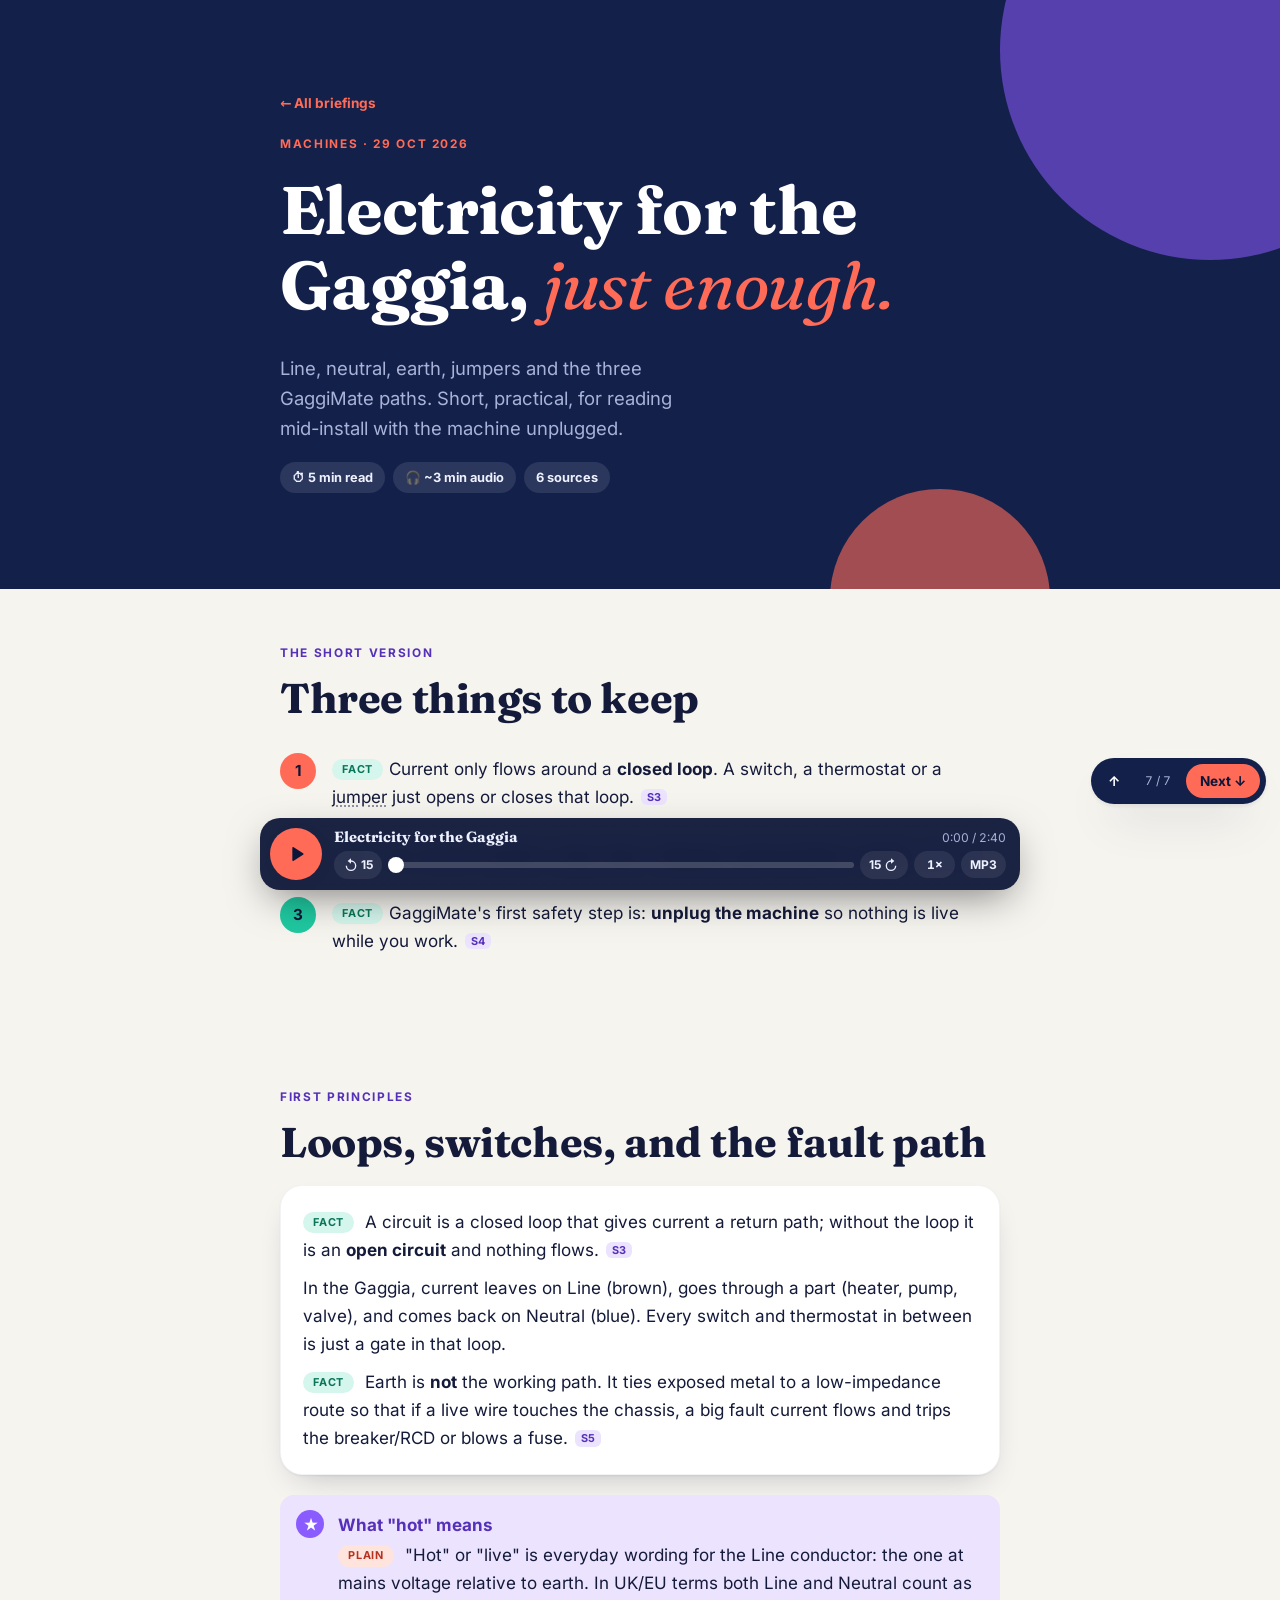
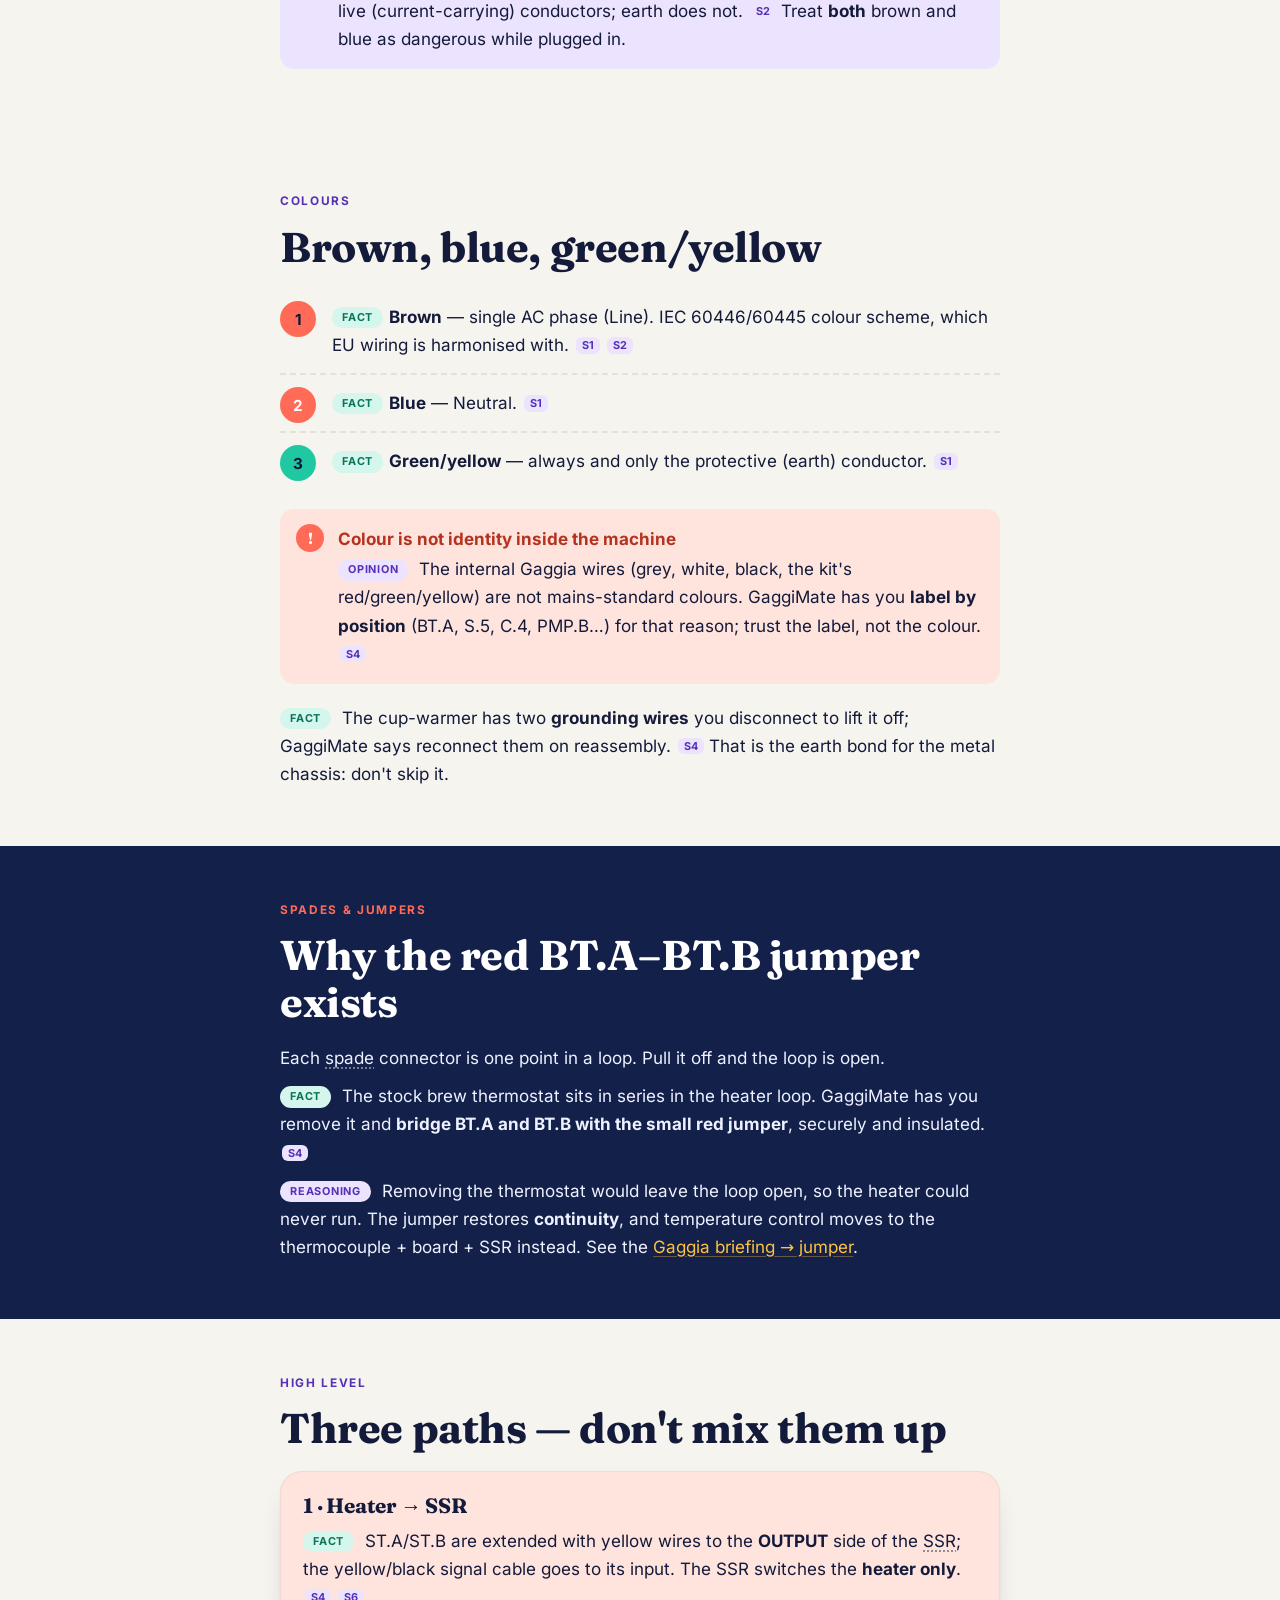
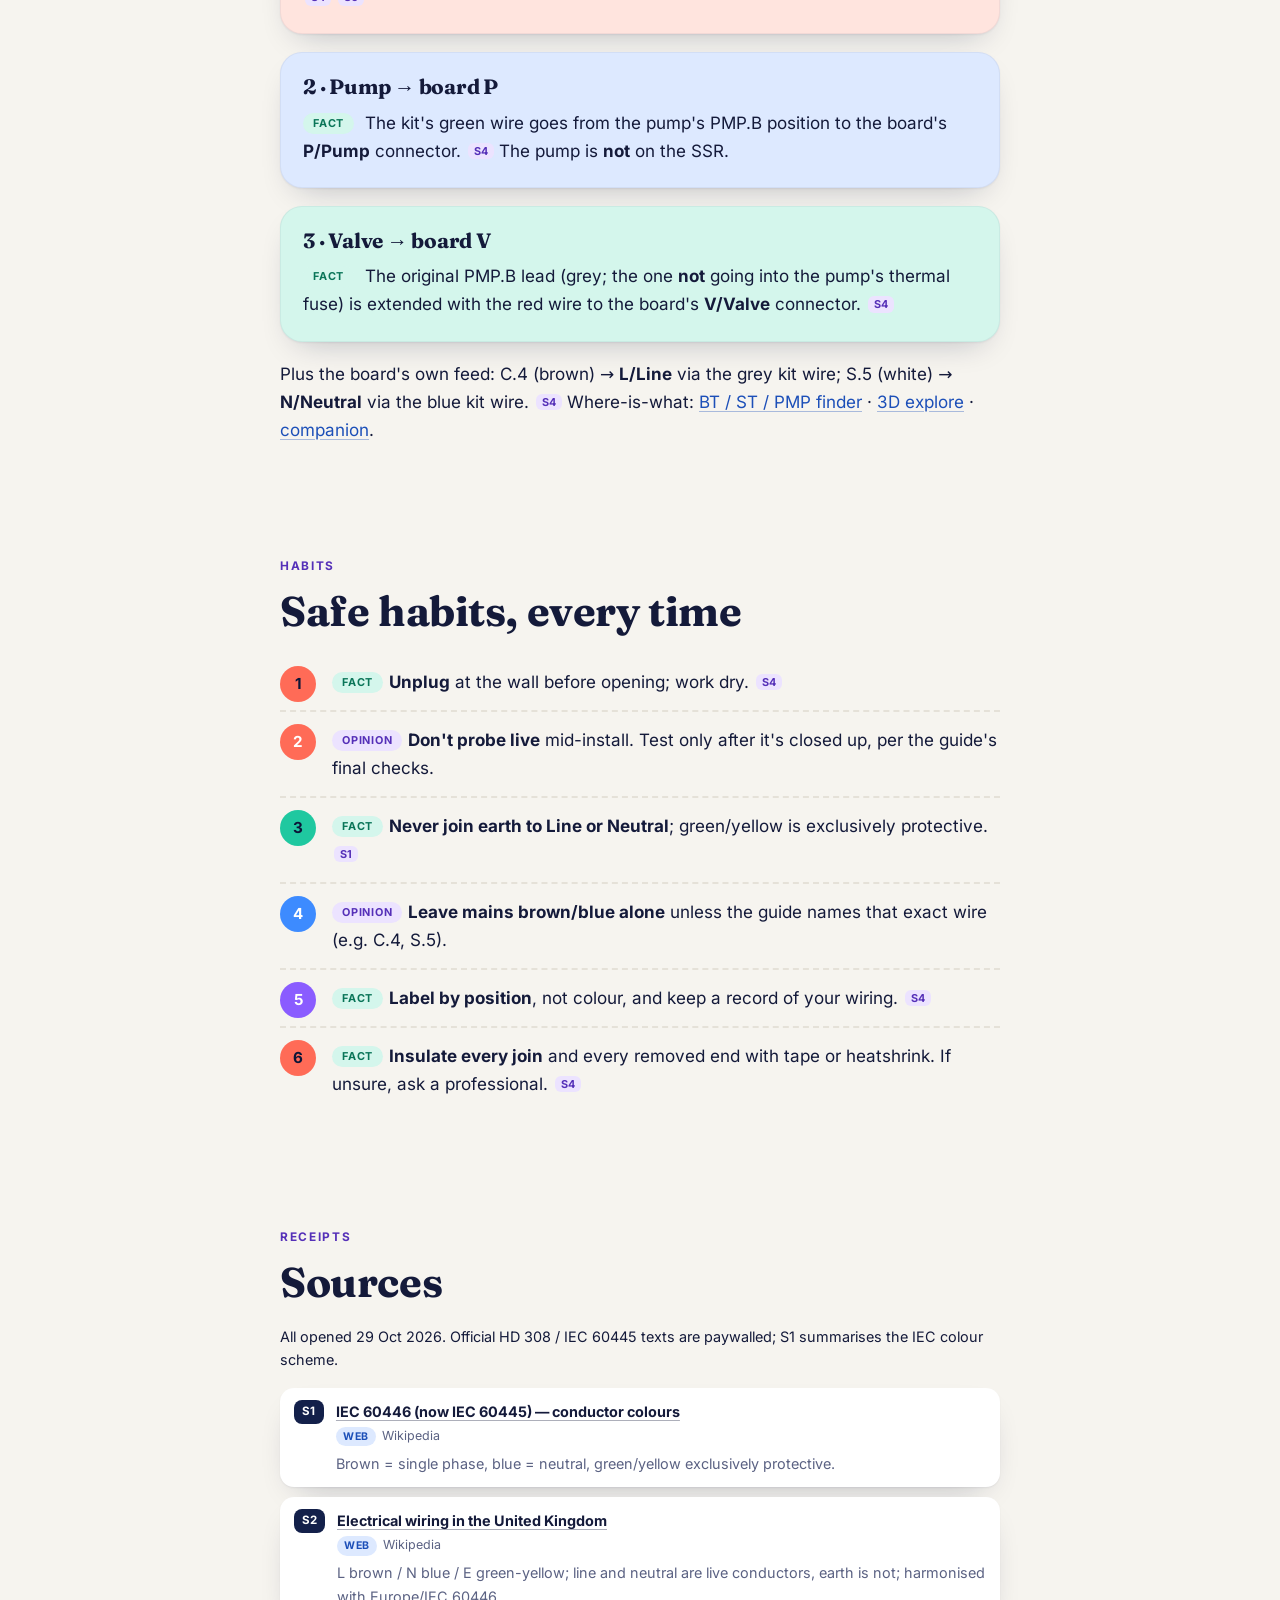
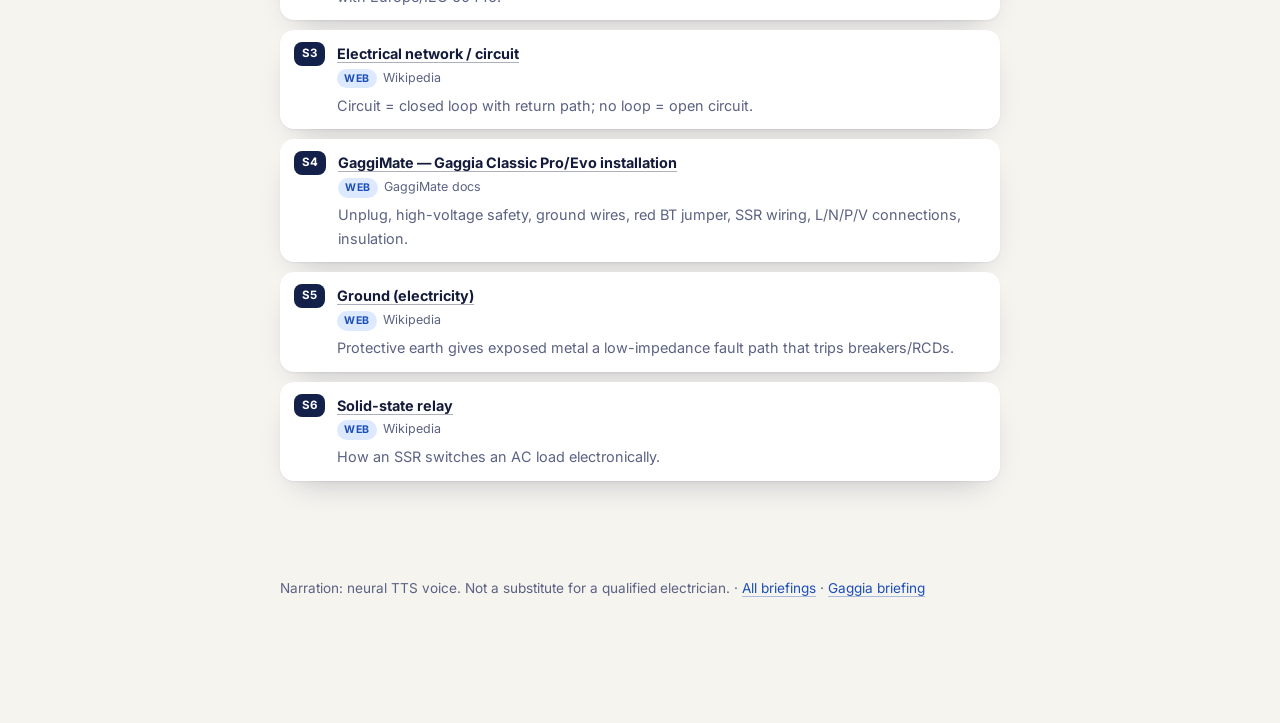
==== electricity-gaggia/index.html @ 46ace2e3 "Add electricity-gaggia briefing" ====
<!doctype html>
<html lang="en">
<head>
<meta charset="utf-8">
<meta name="viewport" content="width=device-width,initial-scale=1">
<meta name="theme-color" content="#13204a">
<!-- Favicon: inline SVG, so it needs no path. EDIT: swap the fill colours to match the accent if you like. -->
<link rel="icon" href="data:image/svg+xml,%3Csvg xmlns='http://www.w3.org/2000/svg' viewBox='0 0 64 64'%3E%3Crect width='64' height='64' rx='16' fill='%2313204a'/%3E%3Ccircle cx='27' cy='36' r='15' fill='%23ffc23d'/%3E%3Ccircle cx='45' cy='20' r='8' fill='%23ff6b57'/%3E%3C/svg%3E">
<!-- EDIT: page title + description -->
<title>Electricity fundamentals for Gaggia / GaggiMate work · Deep Dive</title>
<meta name="description" content="Line, neutral, earth, jumpers and the three GaggiMate paths: just enough electricity to work safely mid-install.">
<script>
  /* Kit loader. Topic pages live at /<slug>/, so the kit is "../_kit/".
     The one exception is this template previewed in place at /_kit/template/, where the kit is "../".
     Leave this block as-is when copying the template. */
  var KIT = /\/_kit\/template\/(index\.html)?$/.test(location.pathname) ? '../' : '../_kit/';
  document.documentElement.classList.add('js');
  document.write('<link rel="stylesheet" href="' + KIT + 'kit.css">');
  // Failsafe: if the kit scripts didn't load, drop the hidden-until-revealed states.
  addEventListener('load', function () { if (!(window.Kit && Kit.steps)) document.documentElement.classList.remove('js'); });
</script>
<noscript><link rel="stylesheet" href="../_kit/kit.css"></noscript>
<style>
  /* Page-specific styles (optional). Pick this page's accent: */
  :root { --accent: var(--coral); }
</style>
</head>
<!-- data-glossary: optional terms file for <dfn class="term"> (see glossary.js). Copy glossary.json too, or drop the attribute. -->
<body data-step-nav>
<header class="hero"><div class="wrap">
<a class="back" href="../">← All briefings</a><br>
<span class="kicker">Machines · 29 Oct 2026</span>
<h1>Electricity for the Gaggia, <em class="accent">just enough.</em></h1>
<p class="lede">Line, neutral, earth, jumpers and the three GaggiMate paths. Short, practical, for reading mid-install with the machine unplugged.</p>
<div class="meta"><span>⏱ 5 min read</span><span>🎧 ~3 min audio</span><a href="#sources">6 sources</a></div>
</div></header>
<main>

<section data-step="tldr"><div class="wrap">
<span class="kicker">The short version</span><h2>Three things to keep</h2>
<ol class="points">
<li><span class="pill fact">Fact</span>Current only flows around a <b>closed loop</b>. A switch, a thermostat or a <dfn class="term" data-en="A short wire that joins two terminals so current can pass straight through." data-bg="мост (джъмпер)">jumper</dfn> just opens or closes that loop. <a class="cite" href="#S3">S3</a></li>
<li><span class="pill fact">Fact</span>EU colours: <b>brown = <dfn class="term" data-en="The live supply conductor. It carries the 230 V relative to earth." data-bg="фаза (линия)">Line</dfn></b>, <b>blue = <dfn class="term" data-en="The return conductor that completes the loop; bonded to earth by the supplier, but still part of the working circuit." data-bg="нула">Neutral</dfn></b>, <b>green/yellow = <dfn class="term" data-en="Protective conductor tied to the metal chassis. Carries current only during a fault." data-bg="заземяване">Earth</dfn></b>. <a class="cite" href="#S1">S1</a> <a class="cite" href="#S2">S2</a></li>
<li><span class="pill fact">Fact</span>GaggiMate's first safety step is: <b>unplug the machine</b> so nothing is live while you work. <a class="cite" href="#S4">S4</a></li>
</ol></div></section>

<section data-step="idea"><div class="wrap">
<span class="kicker">First principles</span><h2>Loops, switches, and the fault path</h2>
<div class="card"><p><span class="pill fact">Fact</span> A circuit is a closed loop that gives current a return path; without the loop it is an <b>open circuit</b> and nothing flows. <a class="cite" href="#S3">S3</a></p>
<p>In the Gaggia, current leaves on Line (brown), goes through a part (heater, pump, valve), and comes back on Neutral (blue). Every switch and thermostat in between is just a gate in that loop.</p>
<p><span class="pill fact">Fact</span> Earth is <b>not</b> the working path. It ties exposed metal to a low-impedance route so that if a live wire touches the chassis, a big fault current flows and trips the breaker/RCD or blows a fuse. <a class="cite" href="#S5">S5</a></p></div>
<div class="callout key"><span class="callout-title">What "hot" means</span><span class="pill what">Plain</span> "Hot" or "live" is everyday wording for the Line conductor: the one at mains voltage relative to earth. In UK/EU terms both Line and Neutral count as live (current-carrying) conductors; earth does not. <a class="cite" href="#S2">S2</a> Treat <b>both</b> brown and blue as dangerous while plugged in.</div>
</div></section>

<section data-step="colours" id="colours"><div class="wrap">
<span class="kicker">Colours</span><h2>Brown, blue, green/yellow</h2>
<ol class="points">
<li><span class="pill fact">Fact</span><b>Brown</b> — single AC phase (Line). IEC 60446/60445 colour scheme, which EU wiring is harmonised with. <a class="cite" href="#S1">S1</a> <a class="cite" href="#S2">S2</a></li>
<li><span class="pill fact">Fact</span><b>Blue</b> — Neutral. <a class="cite" href="#S1">S1</a></li>
<li><span class="pill fact">Fact</span><b>Green/yellow</b> — always and only the protective (earth) conductor. <a class="cite" href="#S1">S1</a></li>
</ol>
<div class="callout warn"><span class="callout-title">Colour is not identity inside the machine</span><span class="pill op">Opinion</span> The internal Gaggia wires (grey, white, black, the kit's red/green/yellow) are not mains-standard colours. GaggiMate has you <b>label by position</b> (BT.A, S.5, C.4, PMP.B…) for that reason; trust the label, not the colour. <a class="cite" href="#S4">S4</a></div>
<p><span class="pill fact">Fact</span> The cup-warmer has two <b>grounding wires</b> you disconnect to lift it off; GaggiMate says reconnect them on reassembly. <a class="cite" href="#S4">S4</a> That is the earth bond for the metal chassis: don't skip it.</p>
</div></section>

<section data-step="jumper" class="band"><div class="wrap">
<span class="kicker">Spades &amp; jumpers</span><h2>Why the red BT.A–BT.B jumper exists</h2>
<p>Each <dfn class="term" data-en="Flat push-on terminal (female spade on the wire, male tab on the part)." data-bg="кабелна обувка / конектор">spade</dfn> connector is one point in a loop. Pull it off and the loop is open.</p>
<p><span class="pill fact">Fact</span> The stock brew thermostat sits in series in the heater loop. GaggiMate has you remove it and <b>bridge BT.A and BT.B with the small red jumper</b>, securely and insulated. <a class="cite" href="#S4">S4</a></p>
<p><span class="pill op">Reasoning</span> Removing the thermostat would leave the loop open, so the heater could never run. The jumper restores <b>continuity</b>, and temperature control moves to the thermocouple + board + SSR instead. See the <a href="https://rnaidenov.github.io/deep-dive-briefings/gaggia-gaggimate/#jumper">Gaggia briefing → jumper</a>.</p>
</div></section>

<section data-step="paths"><div class="wrap">
<span class="kicker">High level</span><h2>Three paths — don't mix them up</h2>
<div class="card coral"><h3>1 · Heater → SSR</h3><p><span class="pill fact">Fact</span> ST.A/ST.B are extended with yellow wires to the <b>OUTPUT</b> side of the <dfn class="term" data-en="Solid-state relay: an electronic switch where a small low-voltage signal turns a mains load on and off, with no moving contacts." data-bg="твърдотелно реле (SSR)">SSR</dfn>; the yellow/black signal cable goes to its input. The SSR switches the <b>heater only</b>. <a class="cite" href="#S4">S4</a> <a class="cite" href="#S6">S6</a></p></div>
<div class="card sky"><h3>2 · Pump → board P</h3><p><span class="pill fact">Fact</span> The kit's green wire goes from the pump's PMP.B position to the board's <b>P/Pump</b> connector. <a class="cite" href="#S4">S4</a> The pump is <b>not</b> on the SSR.</p></div>
<div class="card mint"><h3>3 · Valve → board V</h3><p><span class="pill fact">Fact</span> The original PMP.B lead (grey; the one <b>not</b> going into the pump's thermal fuse) is extended with the red wire to the board's <b>V/Valve</b> connector. <a class="cite" href="#S4">S4</a></p></div>
<p>Plus the board's own feed: C.4 (brown) → <b>L/Line</b> via the grey kit wire; S.5 (white) → <b>N/Neutral</b> via the blue kit wire. <a class="cite" href="#S4">S4</a> Where-is-what: <a href="https://rnaidenov.github.io/deep-dive-briefings/gaggia-gaggimate/#find-bt-st-pmp">BT / ST / PMP finder</a> · <a href="https://rnaidenov.github.io/deep-dive-briefings/gaggia-gaggimate/#explore-3d">3D explore</a> · <a href="https://gaggimate-companion.vercel.app">companion</a>.</p>
</div></section>

<section data-step="habits"><div class="wrap">
<span class="kicker">Habits</span><h2>Safe habits, every time</h2>
<ol class="points">
<li><span class="pill fact">Fact</span><b>Unplug</b> at the wall before opening; work dry. <a class="cite" href="#S4">S4</a></li>
<li><span class="pill op">Opinion</span><b>Don't probe live</b> mid-install. Test only after it's closed up, per the guide's final checks.</li>
<li><span class="pill fact">Fact</span><b>Never join earth to Line or Neutral</b>; green/yellow is exclusively protective. <a class="cite" href="#S1">S1</a></li>
<li><span class="pill op">Opinion</span><b>Leave mains brown/blue alone</b> unless the guide names that exact wire (e.g. C.4, S.5).</li>
<li><span class="pill fact">Fact</span><b>Label by position</b>, not colour, and keep a record of your wiring. <a class="cite" href="#S4">S4</a></li>
<li><span class="pill fact">Fact</span><b>Insulate every join</b> and every removed end with tape or heatshrink. If unsure, ask a professional. <a class="cite" href="#S4">S4</a></li>
</ol></div></section>

<section data-step="sources" id="sources" class="sources"><div class="wrap">
<span class="kicker">Receipts</span><h2>Sources</h2>
<p>All opened 29 Oct 2026. Official HD 308 / IEC 60445 texts are paywalled; S1 summarises the IEC colour scheme.</p>
<ol class="source-list">
<li id="S1"><span class="src-id">S1</span><div><a class="src-title" href="https://en.wikipedia.org/wiki/IEC_60446">IEC 60446 (now IEC 60445) — conductor colours</a><span class="src-meta"><span class="src-type">Web</span>Wikipedia</span><p class="src-note">Brown = single phase, blue = neutral, green/yellow exclusively protective.</p></div></li>
<li id="S2"><span class="src-id">S2</span><div><a class="src-title" href="https://en.wikipedia.org/wiki/Electrical_wiring_in_the_United_Kingdom">Electrical wiring in the United Kingdom</a><span class="src-meta"><span class="src-type">Web</span>Wikipedia</span><p class="src-note">L brown / N blue / E green-yellow; line and neutral are live conductors, earth is not; harmonised with Europe/IEC 60446.</p></div></li>
<li id="S3"><span class="src-id">S3</span><div><a class="src-title" href="https://en.wikipedia.org/wiki/Electric_circuit">Electrical network / circuit</a><span class="src-meta"><span class="src-type">Web</span>Wikipedia</span><p class="src-note">Circuit = closed loop with return path; no loop = open circuit.</p></div></li>
<li id="S4"><span class="src-id">S4</span><div><a class="src-title" href="https://docs.gaggimate.eu/docs/installation-gcp/">GaggiMate — Gaggia Classic Pro/Evo installation</a><span class="src-meta"><span class="src-type">Web</span>GaggiMate docs</span><p class="src-note">Unplug, high-voltage safety, ground wires, red BT jumper, SSR wiring, L/N/P/V connections, insulation.</p></div></li>
<li id="S5"><span class="src-id">S5</span><div><a class="src-title" href="https://en.wikipedia.org/wiki/Ground_(electricity)">Ground (electricity)</a><span class="src-meta"><span class="src-type">Web</span>Wikipedia</span><p class="src-note">Protective earth gives exposed metal a low-impedance fault path that trips breakers/RCDs.</p></div></li>
<li id="S6"><span class="src-id">S6</span><div><a class="src-title" href="https://en.wikipedia.org/wiki/Solid-state_relay">Solid-state relay</a><span class="src-meta"><span class="src-type">Web</span>Wikipedia</span><p class="src-note">How an SSR switches an AC load electronically.</p></div></li>
</ol></div></section>
<footer class="footer"><div class="wrap">Narration: neural TTS voice. Not a substitute for a qualified electrician. · <a href="../">All briefings</a> · <a href="https://rnaidenov.github.io/deep-dive-briefings/gaggia-gaggimate/">Gaggia briefing</a></div></footer>
</main>
<div class="player" data-audio="audio.mp3" data-title="Electricity for the Gaggia" data-artist="Deep Dive" data-album="Deep Dive briefings">
<audio controls preload="metadata" src="audio.mp3"><a href="audio.mp3">Download the narration (MP3)</a></audio></div>
<script>['svg', 'chart', 'steps', 'audio', 'glossary'].forEach(function (f) { document.write('<script src="' + KIT + f + '.js"><\/script>'); });</script>
</body></html>
---- _kit/kit.css ----
/* Deep Dive kit · kit.css
   Design system for briefing pages. Flat bold colour, rounded cards, soft shadows.
   Override any variable per page, e.g. <body style="--accent:var(--mint)">. */

@font-face{font-family:Inter;font-weight:400;font-display:swap;src:url(fonts/inter-latin-400-normal.woff2) format('woff2')}
@font-face{font-family:Inter;font-weight:700;font-display:swap;src:url(fonts/inter-latin-700-normal.woff2) format('woff2')}
@font-face{font-family:Fraunces;font-weight:700;font-display:swap;src:url(fonts/fraunces-latin-700-normal.woff2) format('woff2')}
@font-face{font-family:Fraunces;font-weight:400;font-style:italic;font-display:swap;src:url(fonts/fraunces-latin-400-italic.woff2) format('woff2')}

/* ---------- Tokens ---------- */
:root{
  --navy-950:#080f29;--navy-900:#0c1638;--navy:#13204a;--navy-700:#1e2d63;--navy-600:#2b3d7a;
  --coral:#ff6b57;--sun:#ffc23d;--mint:#1fc8a0;--sky:#3d8bff;--violet:#8a5cff;--pink:#ff5c9a;
  --coral-t:#ffe4de;--sun-t:#fff1c9;--mint-t:#d4f6ec;--sky-t:#dde9ff;--violet-t:#ece3ff;--pink-t:#ffe1ed;
  --coral-d:#b5321f;--sun-d:#835500;--mint-d:#0a7558;--sky-d:#1c4fb8;--violet-d:#5530b8;--pink-d:#ad2459;
  --accent:var(--sun);--accent-2:var(--coral);
  --bg:#f6f4ef;--paper:#fff;--ink:#141a3a;--muted:#5b6283;--line:#e5e1d8;
  --on-dark:#eef1ff;--on-dark-muted:#a9b2d8;
  --r:22px;--r-sm:14px;--r-pill:999px;
  --shadow:0 1px 2px rgba(12,22,56,.06),0 14px 34px -18px rgba(12,22,56,.32);
  --shadow-lg:0 2px 4px rgba(12,22,56,.08),0 24px 48px -20px rgba(12,22,56,.42);
  --ease:cubic-bezier(.2,.8,.2,1);--spring:cubic-bezier(.3,1.5,.6,1);
  --sans:Inter,system-ui,-apple-system,"Segoe UI",Roboto,sans-serif;
  --serif:Fraunces,Georgia,"Times New Roman",serif;
  --measure:760px;
}

/* ---------- Base ---------- */
*,*::before,*::after{box-sizing:border-box}
html{scroll-behavior:smooth;-webkit-text-size-adjust:100%}
body{margin:0;font:17px/1.65 var(--sans);color:var(--ink);background:var(--bg);overflow-x:hidden}
img,svg,video{max-width:100%}
h1,h2,h3,h4{font-family:var(--serif);font-weight:700;line-height:1.12;margin:.2em 0 .45em;letter-spacing:-.01em}
h1{font-size:clamp(2.4rem,9vw,4.2rem)}
h2{font-size:clamp(1.75rem,6vw,2.6rem)}
h3{font-size:1.3rem}
h4{font-size:1.05rem;font-family:var(--sans)}
p{margin:.6em 0}
em.accent,.accent{font-family:var(--serif);font-style:italic;font-weight:400;color:var(--accent)}
a{color:var(--sky-d);text-decoration-color:color-mix(in srgb,currentColor 35%,transparent);text-underline-offset:3px;overflow-wrap:anywhere}
a:hover{text-decoration-color:currentColor}
:focus-visible{outline:3px solid var(--sky);outline-offset:2px;border-radius:6px}
b,strong{font-weight:700}
small,.small{font-size:.85rem}
.muted{color:var(--muted)}
hr{border:0;border-top:2px dashed var(--line);margin:32px 0}
::selection{background:var(--sun);color:var(--navy-900)}

/* ---------- Layout ---------- */
.wrap{max-width:var(--measure);margin:0 auto;padding:0 20px}
.wrap.wide{max-width:1040px}
section,.section{padding:48px 0}
.grid{display:grid;gap:16px;grid-template-columns:repeat(auto-fit,minmax(min(100%,220px),1fr))}
.stack>*+*{margin-top:16px}
.row{display:flex;flex-wrap:wrap;gap:10px;align-items:center}
.center{text-align:center}

/* JS helpers: html.js is set by the loader / steps.js when JS runs */
html:not(.js) .js-only{display:none!important}
.js .no-js{display:none!important}

/* Kicker: small uppercase label above headings */
.kicker{display:inline-block;letter-spacing:.14em;text-transform:uppercase;font-size:.74rem;font-weight:700;color:var(--violet-d);margin-bottom:.3em}
.lede{font-size:1.15rem;color:var(--muted);max-width:40ch}

/* ---------- Hero ---------- */
.hero{position:relative;overflow:hidden;background:var(--navy);color:var(--on-dark);padding:64px 0 72px;isolation:isolate}
.hero::before,.hero::after{content:"";position:absolute;border-radius:50%;z-index:-1}
.hero::before{width:420px;height:420px;right:-140px;top:-160px;background:var(--violet);opacity:.55}
.hero::after{width:220px;height:220px;right:18%;bottom:-120px;background:var(--coral);opacity:.6}
.hero .kicker{color:var(--accent)}
.hero h1{color:#fff;max-width:14ch}
.hero .lede{color:var(--on-dark-muted);max-width:34ch}
.hero a{color:var(--accent)}
.hero-art{position:absolute;right:-60px;top:24px;width:200px;opacity:.35;z-index:-1;pointer-events:none}
@media(min-width:760px){.hero{padding:88px 0 96px}.hero-art{right:5%;width:300px;top:60px;opacity:1}}
.meta{display:flex;flex-wrap:wrap;gap:8px;margin-top:18px}
.meta span,.meta a{font-size:.8rem;font-weight:700;padding:5px 12px;border-radius:var(--r-pill);background:rgba(255,255,255,.1);color:var(--on-dark);text-decoration:none}
.back{display:inline-block;margin-bottom:14px;font-size:.85rem;font-weight:700;text-decoration:none}

/* Dark full-bleed band (Kurzgesagt-style section) */
.band{background:var(--navy);color:var(--on-dark)}
.band h2,.band h3{color:#fff}
.band .kicker{color:var(--accent)}
.band .muted,.band .lede,.band .caption,.band figcaption{color:var(--on-dark-muted)}
.band a{color:var(--sun)}

/* ---------- Cards ---------- */
.card{background:var(--paper);border-radius:var(--r);padding:22px;margin:18px 0;box-shadow:var(--shadow);border:1px solid rgba(12,22,56,.05);transition:transform .25s var(--ease),box-shadow .25s var(--ease)}
.card>:first-child{margin-top:0}.card>:last-child{margin-bottom:0}
a.card{display:block;color:inherit;text-decoration:none}
a.card:hover,.card.lift:hover{transform:translateY(-3px);box-shadow:var(--shadow-lg)}
.card.dark,.band .card{background:var(--navy-700);color:var(--on-dark);border-color:rgba(255,255,255,.06)}
.card.dark h3,.band .card h3{color:#fff}
.card.coral{background:var(--coral-t)}.card.sun{background:var(--sun-t)}.card.mint{background:var(--mint-t)}
.card.sky{background:var(--sky-t)}.card.violet{background:var(--violet-t)}.card.pink{background:var(--pink-t)}
.card.solid-coral{background:var(--coral);color:#fff}.card.solid-violet{background:var(--violet);color:#fff}.card.solid-sky{background:var(--sky);color:#fff}
/* Card with an illustration on the left */
.ill{display:flex;gap:18px;align-items:center;flex-wrap:wrap}
.ill>svg,.ill>.ill-art{flex:0 0 88px;width:88px;height:88px}
.ill>div{flex:1 1 220px;min-width:0}

/* Numbered key-point list */
ol.points{list-style:none;counter-reset:pt;padding:0;margin:16px 0}
ol.points>li{counter-increment:pt;position:relative;padding:14px 0 14px 52px;border-bottom:2px dashed var(--line)}
ol.points>li:last-child{border-bottom:0}
ol.points>li::before{content:counter(pt);position:absolute;left:0;top:12px;width:36px;height:36px;border-radius:50%;display:grid;place-items:center;font:700 .95rem var(--sans);background:var(--accent);color:var(--navy-900)}
ol.points>li:nth-child(5n+2)::before{background:var(--coral);color:#fff}
ol.points>li:nth-child(5n+3)::before{background:var(--mint);color:var(--navy-900)}
ol.points>li:nth-child(5n+4)::before{background:var(--sky);color:#fff}
ol.points>li:nth-child(5n+5)::before{background:var(--violet);color:#fff}

/* Big number stat */
.stat{font:700 clamp(2rem,8vw,3rem)/1 var(--serif);color:var(--coral)}
.stat+p{margin-top:.3em;color:var(--muted)}

/* Formula / maths line */
.math{font-family:var(--serif);font-size:1.25rem;background:var(--sun-t);color:var(--navy-900);border-radius:var(--r-sm);padding:14px 18px;text-align:center;overflow-x:auto}

/* ---------- Pills / evidence tags ---------- */
.pill{display:inline-block;font:700 .68rem/1.4 var(--sans);letter-spacing:.07em;text-transform:uppercase;padding:3px 10px;border-radius:var(--r-pill);margin-right:6px;vertical-align:2px;background:var(--line);color:var(--ink)}
.pill.fact{background:var(--mint-t);color:var(--mint-d)}
.pill.est{background:var(--sun-t);color:var(--sun-d)}
.pill.op{background:var(--violet-t);color:var(--violet-d)}
.pill.what{background:var(--coral-t);color:var(--coral-d)}
.pill.new{background:var(--sky-t);color:var(--sky-d)}

/* ---------- Callouts ---------- */
.callout{--c:var(--sky);--ct:var(--sky-t);--cd:var(--sky-d);position:relative;background:var(--ct);border-radius:var(--r-sm);padding:16px 18px 16px 58px;margin:20px 0;color:var(--ink)}
.callout::before{content:"i";position:absolute;left:16px;top:15px;width:28px;height:28px;border-radius:50%;background:var(--c);color:#fff;display:grid;place-items:center;font:700 .95rem/1 var(--serif)}
.callout>:first-child{margin-top:0}.callout>:last-child{margin-bottom:0}
.callout .callout-title{display:block;font-weight:700;color:var(--cd);margin-bottom:2px}
.callout.key{--c:var(--violet);--ct:var(--violet-t);--cd:var(--violet-d)}.callout.key::before{content:"★"}
.callout.warn{--c:var(--coral);--ct:var(--coral-t);--cd:var(--coral-d)}.callout.warn::before{content:"!"}
.callout.tip{--c:var(--mint);--ct:var(--mint-t);--cd:var(--mint-d)}.callout.tip::before{content:"✓"}
.callout.example{--c:var(--sun);--ct:var(--sun-t);--cd:var(--sun-d)}.callout.example::before{content:"e.g.";font-size:.62rem;font-family:var(--sans)}
.band .callout{color:var(--ink)}

/* ---------- Buttons ---------- */
.btn,button.btn{display:inline-flex;align-items:center;gap:6px;font:700 .95rem var(--sans);padding:10px 18px;border-radius:var(--r-pill);border:0;background:var(--navy);color:#fff;cursor:pointer;text-decoration:none;box-shadow:0 3px 0 var(--navy-950);transition:transform .15s var(--ease),box-shadow .15s var(--ease),background .2s}
.btn:hover{transform:translateY(-2px);box-shadow:0 5px 0 var(--navy-950)}
.btn:active{transform:translateY(2px);box-shadow:0 1px 0 var(--navy-950)}
.btn:disabled{opacity:.4;transform:none;cursor:default}
.btn.ghost{background:transparent;color:var(--navy);box-shadow:inset 0 0 0 2px var(--navy)}
.btn.accent{background:var(--accent);color:var(--navy-900);box-shadow:0 3px 0 color-mix(in srgb,var(--accent) 60%,#000)}
.btn[aria-pressed=true]{background:var(--violet)}
.toggle{display:inline-flex;background:var(--line);border-radius:var(--r-pill);padding:4px;gap:4px}
.toggle button{font:700 .85rem var(--sans);border:0;background:transparent;color:var(--muted);padding:8px 14px;border-radius:var(--r-pill);cursor:pointer}
.toggle button[aria-pressed=true]{background:var(--paper);color:var(--ink);box-shadow:var(--shadow)}
.band .toggle,.card.dark .toggle{background:rgba(255,255,255,.1)}
.band .toggle button,.card.dark .toggle button{color:var(--on-dark-muted)}
.band .toggle button[aria-pressed=true],.card.dark .toggle button[aria-pressed=true]{background:var(--accent);color:var(--navy-900)}

/* ---------- Tables ---------- */
.table-wrap{overflow-x:auto;-webkit-overflow-scrolling:touch;border-radius:var(--r-sm)}
table{border-collapse:collapse;width:100%;font-size:.9rem;background:var(--paper)}
th,td{padding:10px 12px;text-align:left;vertical-align:top;border-bottom:1px solid var(--line)}
th{background:var(--navy);color:#fff;font-weight:700}
caption{text-align:left;margin:0 0 8px}
tr.hl td{background:var(--sun-t)}

/* ---------- Forms / sliders ---------- */
input[type=range]{width:100%;accent-color:var(--violet);height:30px;margin:0;cursor:pointer}
details{background:var(--paper);border-radius:var(--r-sm);padding:12px 16px;margin:12px 0;box-shadow:var(--shadow)}
details summary{cursor:pointer;font-weight:700;color:var(--violet-d)}

/* ---------- Steps & reveals (steps.js) ---------- */
/* Hidden states apply only once JS is running (html.js), so no-JS readers see everything. */
.js [data-step],.js [data-reveal]{opacity:0;transform:translateY(28px);transition:opacity .7s var(--ease),transform .7s var(--ease);transition-delay:var(--d,0s)}
.js [data-reveal=fade]{transform:none}
.js [data-reveal=zoom]{transform:scale(.92)}
.js [data-reveal=left]{transform:translateX(-32px)}
.js [data-reveal=right]{transform:translateX(32px)}
.js [data-reveal=pop]{transform:scale(.6);transition-timing-function:var(--spring)}
.js [data-step].is-in,.js [data-reveal].is-in{opacity:1;transform:none}
/* Fragments: revealed one at a time with Next / tap / → key */
.js [data-reveal=next]:not(.is-in){display:none}
.js [data-reveal=next].is-in{animation:kit-pop .55s var(--ease) both}
@keyframes kit-pop{from{opacity:0;transform:translateY(16px)}to{opacity:1;transform:none}}
/* Steps still building keep some height, so the active-step line stays inside them */
.js [data-step].has-pending{min-height:65vh}
[data-step]:focus{outline:none}
[data-step-tap]{cursor:pointer}
[data-step-tap] :is(a,button,input,label,summary,select,textarea){cursor:revert}
.step-more{margin-top:14px}
.step-more[hidden]{display:none}

/* Floating step nav (enabled with <body data-step-nav>) */
.step-nav{position:fixed;right:14px;bottom:calc(var(--player-h,0px) + 24px);z-index:20;display:flex;align-items:center;gap:6px;background:var(--navy);color:#fff;padding:6px;border-radius:var(--r-pill);box-shadow:var(--shadow-lg)}
.step-nav button{font:700 .85rem var(--sans);border:0;border-radius:var(--r-pill);padding:9px 14px;cursor:pointer;background:var(--accent);color:var(--navy-900);transition:transform .15s var(--ease)}
.step-nav button:active{transform:scale(.94)}
.step-nav button.step-prev{background:transparent;color:#fff;padding:9px 11px}
.step-nav button:disabled{opacity:.35;cursor:default}
.step-nav .step-count{font-size:.75rem;color:var(--on-dark-muted);padding:0 4px;min-width:3.6em;text-align:center;font-variant-numeric:tabular-nums}
.step-progress{position:fixed;left:0;top:0;height:4px;width:100%;z-index:30;transform-origin:0 50%;transform:scaleX(var(--p,0));background:linear-gradient(90deg,var(--sun),var(--coral),var(--violet))}

/* ---------- Chart (chart.js) ---------- */
.kchart{margin:8px 0}
.kchart-controls{display:grid;gap:6px 18px;grid-template-columns:repeat(auto-fit,minmax(min(100%,200px),1fr));margin-bottom:10px}
.kchart-slider{display:grid;grid-template-columns:1fr auto;align-items:baseline;gap:0 10px;font-size:.85rem;color:var(--muted)}
.kchart-slider output{font:700 1rem var(--sans);color:var(--ink);font-variant-numeric:tabular-nums}
.kchart-slider input{grid-column:1/-1}
.kchart-plot{position:relative;touch-action:pan-y}
.kchart-plot svg{display:block;width:100%;height:auto;overflow:visible}
.kchart svg text{font-family:var(--sans);font-size:12px;fill:var(--muted)}
.kchart .kc-grid line{stroke:var(--line);stroke-width:1}
.kchart .kc-axis{stroke:var(--ink);stroke-width:1.5}
.kchart .kc-line{fill:none;stroke-width:3.5;stroke-linejoin:round;stroke-linecap:round}
.kchart .kc-area{stroke:none;opacity:.16}
.kchart .kc-end{font-weight:700;font-size:13px}
.kchart .kc-hover line{stroke:var(--ink);stroke-width:1;stroke-dasharray:3 3}
.kchart .kc-tip rect{fill:var(--navy);rx:8px}
.kchart .kc-tip text{fill:#fff;font-size:12px}
.kchart-legend{display:flex;flex-wrap:wrap;gap:6px 16px;font-size:.82rem;color:var(--muted);margin-top:6px}
.kchart-legend i{display:inline-block;width:14px;height:4px;border-radius:2px;margin-right:6px;vertical-align:middle}
.kchart-readout{margin-top:10px;font-size:.95rem}
.kchart-readout:empty{display:none}
.band .kchart svg text,.card.dark .kchart svg text{fill:var(--on-dark-muted)}
.band .kchart .kc-axis,.card.dark .kchart .kc-axis{stroke:var(--on-dark)}
.band .kchart .kc-grid line,.card.dark .kchart .kc-grid line{stroke:rgba(255,255,255,.1)}
.band .kchart-slider output,.card.dark .kchart-slider output{color:#fff}
.band .kchart-slider,.card.dark .kchart-slider{color:var(--on-dark-muted)}

/* ---------- Diagrams (svg.js) ---------- */
.diagram{display:block;width:100%;height:auto;overflow:visible}
.diagram text,.ks-text{font-family:var(--sans);font-size:14px;fill:var(--ink)}
.diagram .ks-title{font-family:var(--serif);font-weight:700;font-size:20px}
.diagram .ks-muted{fill:var(--muted);font-size:12px}
.band .diagram text{fill:var(--on-dark)}
.caption,figcaption{font-size:.85rem;color:var(--muted);margin-top:8px}
figure{margin:0}

/* ---------- Learning path ---------- */
.path{list-style:none;padding:0;margin:20px 0;position:relative}
.path::before{content:"";position:absolute;left:19px;top:20px;bottom:20px;width:4px;border-radius:4px;background:linear-gradient(var(--mint),var(--sky),var(--violet),var(--coral))}
.path-step{position:relative;padding:0 0 22px 60px}
.path-step:last-child{padding-bottom:0}
.path-step::before{content:attr(data-n);position:absolute;left:0;top:2px;width:42px;height:42px;border-radius:50%;display:grid;place-items:center;font:700 .95rem var(--sans);background:var(--paper);color:var(--ink);border:4px solid var(--c,var(--mint));box-shadow:var(--shadow)}
.path-step[data-level=start]{--c:var(--mint)}
.path-step[data-level=next]{--c:var(--sky)}
.path-step[data-level=deep]{--c:var(--violet)}
.path-step[data-level=expert]{--c:var(--coral)}
.path-card{background:var(--paper);border-radius:var(--r-sm);padding:14px 18px;box-shadow:var(--shadow)}
.path-card h3{font-size:1.1rem;margin:.1em 0 .3em}
.path-card h3 a{color:inherit}
.path-card p{margin:.3em 0 0;font-size:.92rem;color:var(--muted)}
.path-meta{display:flex;flex-wrap:wrap;gap:6px;font-size:.72rem;font-weight:700;letter-spacing:.05em;text-transform:uppercase;color:var(--c,var(--mint-d))}
.path-meta span{background:color-mix(in srgb,var(--c,var(--mint)) 16%,transparent);color:var(--ink);padding:2px 8px;border-radius:var(--r-pill)}

/* ---------- Sources ---------- */
a.cite{display:inline-block;font:700 .68rem/1.5 var(--sans);text-decoration:none;color:var(--violet-d);background:var(--violet-t);padding:0 6px;border-radius:6px;margin-left:2px;vertical-align:2px}
a.cite:hover{background:var(--violet);color:#fff}
.sources{font-size:.9rem}
.source-list{list-style:none;padding:0;margin:16px 0;display:grid;gap:10px}
.source-list li{display:grid;grid-template-columns:auto 1fr;gap:12px;align-items:start;background:var(--paper);border-radius:var(--r-sm);padding:12px 14px;box-shadow:var(--shadow);scroll-margin-top:20px;transition:box-shadow .3s}
.source-list li:target{box-shadow:0 0 0 3px var(--violet),var(--shadow-lg)}
.src-id{font:700 .72rem/1 var(--sans);background:var(--navy);color:#fff;padding:6px 8px;border-radius:8px;min-width:2.6em;text-align:center}
.src-title{font-weight:700;color:var(--ink)}
.src-meta{display:block;font-size:.78rem;color:var(--muted);margin-top:2px}
.src-note{margin:.35em 0 0;color:var(--muted)}
.src-type{display:inline-block;font-size:.66rem;font-weight:700;letter-spacing:.06em;text-transform:uppercase;padding:1px 7px;border-radius:var(--r-pill);background:var(--sky-t);color:var(--sky-d);margin-right:6px}
.src-type.paper{background:var(--mint-t);color:var(--mint-d)}
.src-type.data{background:var(--sun-t);color:var(--sun-d)}
.src-type.video{background:var(--coral-t);color:var(--coral-d)}
.src-type.forum{background:var(--violet-t);color:var(--violet-d)}

/* ---------- Glossary (glossary.js) ---------- */
dfn.term{font-style:inherit}
dfn.term.is-ready{cursor:help;text-decoration:underline dotted;text-decoration-color:color-mix(in srgb,currentColor 45%,transparent);text-decoration-thickness:1.5px;text-underline-offset:3px;border-radius:4px;transition:background-color .15s,text-decoration-color .15s}
dfn.term.is-ready:hover,dfn.term.is-open{text-decoration-color:currentColor;background:color-mix(in srgb,var(--accent) 22%,transparent)}
.gl-tip{--tb:var(--navy-900);--tt:var(--on-dark);--tm:var(--on-dark-muted);--tk:var(--accent);position:fixed;z-index:40;top:0;left:0;width:max-content;max-width:min(320px,calc(100vw - 16px));padding:10px 14px 11px;border-radius:var(--r-sm);background:var(--tb);color:var(--tt);font:400 .88rem/1.45 var(--sans);text-align:left;box-shadow:var(--shadow-lg);overflow-wrap:break-word;animation:kit-tip .16s var(--ease) both}
.gl-tip[hidden]{display:none}
.gl-tip.on-dark{--tb:var(--paper);--tt:var(--ink);--tm:var(--muted);--tk:var(--violet-d)}
.gl-tip>span{display:block}
.gl-tip>span[hidden]{display:none}
.gl-term{font:700 .95rem/1.25 var(--serif);color:var(--tk);margin-bottom:2px}
.gl-bg{margin-top:6px;color:var(--tm)}
.gl-lang{display:inline-block;font:700 .62rem/1.5 var(--sans);letter-spacing:.07em;padding:0 6px;margin-right:6px;border-radius:var(--r-pill);background:color-mix(in srgb,var(--tt) 14%,transparent);color:var(--tt);vertical-align:1px}
.gl-bg-text{color:var(--tt);font-weight:700}
.gl-links{display:flex;flex-wrap:wrap;gap:6px;margin-top:8px;align-items:center}
.gl-links[hidden]{display:none}
.gl-links a{display:inline-flex;align-items:center;gap:4px;font:700 .72rem/1.2 var(--sans);letter-spacing:.02em;padding:4px 8px;border-radius:var(--r-pill);text-decoration:none;color:var(--tt);background:color-mix(in srgb,var(--tt) 12%,transparent);border:1px solid color-mix(in srgb,var(--tt) 22%,transparent)}
.gl-links a:hover,.gl-links a:focus-visible{background:color-mix(in srgb,var(--tk) 28%,transparent);border-color:color-mix(in srgb,var(--tk) 55%,transparent);outline:none}
.gl-links a.gl-short::before{content:"▶";font-size:.65rem;opacity:.85}
.gl-tip>.gl-arrow{position:absolute;left:var(--ax,50%);width:12px;height:12px;margin-left:-6px;background:var(--tb);transform:rotate(45deg);border-radius:2px}
.gl-tip[data-side=above]>.gl-arrow{bottom:-5px}
.gl-tip[data-side=below]>.gl-arrow{top:-5px}
@keyframes kit-tip{from{opacity:0;transform:translateY(var(--ty,4px))}to{opacity:1;transform:none}}
.gl-tip[data-side=below]{--ty:-4px}

/* ---------- Mind map (mindmap.js) ---------- */
/* Height: override per map, e.g. <div data-mindmap="…" style="--kmap-h:520px">. Colours come from --c/--ct/--cd set per node type. */
.kmap{--kmap-h:clamp(440px,72vh,680px);position:relative;margin:18px 0}
.kmap-loading{display:grid;place-items:center;min-height:200px;margin:0;border-radius:var(--r);background:var(--paper);box-shadow:var(--shadow);color:var(--muted);font-size:.9rem}
.kmap-loading.is-error{color:var(--coral-d)}
.js .kmap.is-failed .no-js{display:block!important}
.kmap-frame{position:relative;height:var(--kmap-h);border-radius:var(--r);overflow:hidden;background:var(--paper);box-shadow:var(--shadow);border:1px solid rgba(12,22,56,.06)}
.kmap-view{position:absolute;inset:0;overflow:hidden;touch-action:none;-webkit-user-select:none;user-select:none;-webkit-tap-highlight-color:transparent;cursor:grab;background-image:radial-gradient(circle,rgba(12,22,56,.1) 1px,transparent 1.5px);background-size:24px 24px}
.kmap-view.is-dragging{cursor:grabbing}
.kmap-stage{position:absolute;left:0;top:0;width:0;height:0;transform-origin:0 0}
.kmap-edges{position:absolute;left:0;top:0;width:1px;height:1px;max-width:none;overflow:visible;pointer-events:none}
.kmap-tree{position:absolute;left:0;top:0}
.kmap-edge{fill:none;stroke:var(--c);stroke-width:2.5;stroke-linecap:round;stroke-opacity:.55}
.kmap-cross{fill:none;stroke:var(--navy-600);stroke-width:1.6;stroke-dasharray:5 6;stroke-linecap:round;stroke-opacity:.4}
.kmap-xlabel{font:700 11px var(--sans);fill:var(--muted);text-anchor:middle;dominant-baseline:middle;paint-order:stroke;stroke:var(--paper);stroke-width:4px;stroke-linejoin:round}
/* Nodes: pill buttons, centred on their point via the inline transform */
.kmap-node{position:absolute;left:0;top:0;display:flex;align-items:center;justify-content:center;min-width:44px;min-height:44px;max-width:12.5em;width:max-content;padding:8px 16px;border-radius:var(--r-pill);border:2px solid var(--c);background:var(--ct);color:var(--ink);font:700 .86rem/1.2 var(--sans);text-align:center;cursor:pointer;box-shadow:0 2px 0 color-mix(in srgb,var(--c) 50%,transparent),0 8px 18px -12px rgba(12,22,56,.45);transition:box-shadow .15s,background-color .15s}
.kmap-node[hidden]{display:none}
.kmap-node::after{content:"";position:absolute;inset:-6px;border-radius:inherit}
.kmap-node:hover{background:color-mix(in srgb,var(--ct) 78%,var(--c))}
.kmap-node:focus-visible{outline:3px solid var(--sky);outline-offset:3px}
.kmap-node.is-selected{box-shadow:0 0 0 4px color-mix(in srgb,var(--c) 45%,transparent),var(--shadow-lg)}
.kmap-node.is-root{background:var(--navy);border-color:var(--navy);color:#fff;font:700 1.15rem/1.15 var(--serif);padding:14px 22px;max-width:13em;box-shadow:0 3px 0 var(--navy-950),var(--shadow-lg)}
.kmap-node.is-root:hover{background:var(--navy-700)}
.kmap-node.is-root.is-selected{box-shadow:0 0 0 4px color-mix(in srgb,var(--accent) 70%,transparent),var(--shadow-lg)}
.kmap-badge{position:absolute;top:-9px;right:-6px;min-width:22px;height:22px;padding:0 6px;border-radius:var(--r-pill);background:var(--cd);color:#fff;font:700 .7rem/22px var(--sans);box-shadow:0 0 0 2px var(--paper)}
.kmap-node.is-root .kmap-badge{background:var(--accent);color:var(--navy-900)}
.kmap-node.is-expanded .kmap-badge{display:none}
.kmap-hint{position:absolute;left:10px;top:10px;max-width:calc(100% - 20px);margin:0;padding:4px 12px;border-radius:var(--r-pill);background:color-mix(in srgb,var(--paper) 88%,transparent);color:var(--muted);font-size:.78rem;pointer-events:none;transition:opacity .3s var(--ease)}
.kmap-hint.is-done{opacity:0}
.kmap-controls{position:absolute;left:10px;bottom:10px;display:flex;flex-wrap:wrap;gap:6px}
.kmap-btn{min-width:44px;height:44px;padding:0 12px;border:0;border-radius:var(--r-pill);background:var(--navy);color:#fff;font:700 1.2rem/1 var(--sans);cursor:pointer;box-shadow:0 3px 0 var(--navy-950);transition:transform .15s var(--ease),box-shadow .15s var(--ease)}
.kmap-btn.text{font-size:.82rem}
.kmap-btn:hover{background:var(--navy-700)}
.kmap-btn:active{transform:translateY(2px);box-shadow:0 1px 0 var(--navy-950)}
/* Note panel: right-hand side panel inside the map; a bottom sheet on narrow screens (below) */
.kmap-panel{position:absolute;top:10px;right:10px;bottom:10px;z-index:3;width:min(360px,46%);display:flex;flex-direction:column;background:var(--paper);color:var(--ink);border-radius:var(--r-sm);border:1px solid rgba(12,22,56,.07);border-top:5px solid var(--c,var(--sky));box-shadow:var(--shadow-lg);visibility:hidden;opacity:0;transform:translateX(24px);transition:transform .24s var(--ease),opacity .2s var(--ease),visibility 0s .24s}
.kmap-panel.is-open{visibility:visible;opacity:1;transform:none;transition:transform .24s var(--ease),opacity .2s var(--ease)}
.kmap-panel-head{display:flex;align-items:center;justify-content:space-between;gap:8px;padding:6px 6px 0 18px}
.kmap-type{background:var(--ct);color:var(--cd);margin:0}
.kmap-close{flex:0 0 44px;width:44px;height:44px;border:0;border-radius:50%;background:transparent;color:var(--muted);font:400 1.7rem/1 var(--sans);cursor:pointer}
.kmap-close:hover{background:var(--line);color:var(--ink)}
.kmap-panel-body{flex:1;overflow-y:auto;overscroll-behavior:contain;padding:4px 18px 20px}
.kmap-panel [hidden]{display:none}
.kmap-title{margin:.15em 0 .2em;font-size:1.35rem}
.kmap-chapter{margin:0 0 .6em;font-size:.74rem;font-weight:700;letter-spacing:.08em;text-transform:uppercase;color:var(--muted)}
.kmap-note{font-size:.95rem}
.kmap-note>:first-child{margin-top:0}
.kmap-quote{margin:14px 0;padding:12px 16px;border-left:4px solid var(--c);border-radius:0 var(--r-sm) var(--r-sm) 0;background:var(--ct);font:italic 400 1.02rem/1.5 var(--serif)}
.kmap-quote p{margin:0}
.kmap-links-title{margin:18px 0 6px;font-size:.72rem;letter-spacing:.1em;text-transform:uppercase;color:var(--violet-d)}
.kmap-links{list-style:none;margin:0;padding:0;display:grid;gap:6px}
.kmap-link{display:flex;align-items:center;gap:10px;width:100%;min-height:44px;padding:8px 12px;border:1px solid var(--line);border-radius:var(--r-sm);background:var(--paper);color:var(--ink);font:400 .9rem/1.3 var(--sans);text-align:left;cursor:pointer;transition:background-color .15s,border-color .15s}
.kmap-link:hover{border-color:var(--c);background:var(--ct)}
.kmap-link i{flex:0 0 10px;height:10px;border-radius:50%;background:var(--c)}
.kmap-legend{display:flex;flex-wrap:wrap;gap:6px 16px;list-style:none;margin:10px 0 0;padding:0;font-size:.82rem;color:var(--muted)}
.kmap-legend li{display:inline-flex;align-items:center;gap:6px}
.kmap-legend i{width:12px;height:12px;border-radius:50%;background:var(--ct);border:2px solid var(--c)}
.kmap-sr{position:absolute!important;width:1px;height:1px;margin:-1px;padding:0;border:0;overflow:hidden;clip:rect(0 0 0 0);clip-path:inset(50%);white-space:nowrap}
@media(max-width:759.98px){
  .kmap-panel{position:fixed;top:auto;left:0;right:0;bottom:0;z-index:35;width:auto;max-height:min(48vh,460px);border-radius:var(--r) var(--r) 0 0;border-width:5px 0 0;opacity:1;transform:translateY(100%);box-shadow:0 -14px 40px -14px rgba(12,22,56,.5);padding-bottom:env(safe-area-inset-bottom)}
  .kmap-panel.is-open{transform:none}
  .kmap-panel-head{padding-top:14px}
  .kmap-panel-head::before{content:"";position:absolute;left:50%;top:7px;width:40px;height:4px;margin-left:-20px;border-radius:4px;background:var(--line)}
}

/* ---------- Audio player (audio.js) ---------- */
body.has-player{padding-bottom:calc(var(--player-h,96px) + 28px)}
.player{position:fixed;left:10px;right:10px;bottom:10px;z-index:25;max-width:var(--measure);margin:0 auto;background:color-mix(in srgb,var(--navy-900) 94%,transparent);-webkit-backdrop-filter:blur(10px);backdrop-filter:blur(10px);color:var(--on-dark);border-radius:20px;padding:10px 14px 10px 10px;box-shadow:0 14px 40px -10px rgba(0,0,0,.5)}
.player audio{width:100%;display:block}
.player.is-ready{display:grid;grid-template-columns:auto 1fr;gap:2px 12px;align-items:center}
.player.is-ready>audio{display:none}
.pl-play{grid-row:span 2;width:52px;height:52px;border-radius:50%;border:0;background:var(--accent);color:var(--navy-900);display:grid;place-items:center;cursor:pointer;transition:transform .15s var(--spring)}
.pl-play:active{transform:scale(.9)}
.pl-play svg,.pl-btn svg{width:22px;height:22px;fill:currentColor}
.pl-top{display:flex;align-items:baseline;gap:10px;min-width:0}
.pl-title{font:700 .92rem var(--serif);white-space:nowrap;overflow:hidden;text-overflow:ellipsis;flex:1;min-width:0}
.pl-time{font-size:.75rem;color:var(--on-dark-muted);font-variant-numeric:tabular-nums;white-space:nowrap}
.pl-bottom{display:flex;align-items:center;gap:6px;min-width:0}
.pl-scrub{flex:1;min-width:60px;height:22px;-webkit-appearance:none;appearance:none;background:transparent;accent-color:var(--accent)}
.pl-scrub::-webkit-slider-runnable-track{height:6px;border-radius:6px;background:linear-gradient(90deg,var(--accent) var(--p,0%),rgba(255,255,255,.18) var(--p,0%))}
.pl-scrub::-webkit-slider-thumb{-webkit-appearance:none;width:16px;height:16px;border-radius:50%;background:#fff;margin-top:-5px;border:0}
.pl-scrub::-moz-range-track{height:6px;border-radius:6px;background:rgba(255,255,255,.18)}
.pl-scrub::-moz-range-progress{height:6px;border-radius:6px;background:var(--accent)}
.pl-scrub::-moz-range-thumb{width:16px;height:16px;border-radius:50%;background:#fff;border:0}
.pl-btn{border:0;background:rgba(255,255,255,.08);color:var(--on-dark);border-radius:var(--r-pill);font:700 .75rem var(--sans);padding:6px 9px;cursor:pointer;display:inline-flex;align-items:center;gap:2px;white-space:nowrap;text-decoration:none}
.pl-btn:hover{background:rgba(255,255,255,.16)}
.pl-btn svg{width:16px;height:16px}
.pl-speed{min-width:3.4em;justify-content:center;font-variant-numeric:tabular-nums}
.pl-dl{display:none}
@media(min-width:560px){.pl-dl{display:inline-flex}}
.player.is-error .pl-play{background:rgba(255,255,255,.15);color:var(--on-dark-muted)}
.player.is-error .pl-title::after{content:" · audio unavailable";font:400 .75rem var(--sans);color:var(--coral)}

/* ---------- Topic index (root page) ---------- */
.topics{display:grid;gap:16px;margin:20px 0}
.topic{display:flex;gap:18px;align-items:center}
.topic-art{flex:0 0 76px;width:76px;height:76px}
.topic h3{margin:.05em 0 .2em;font-size:1.5rem}
.topic p{margin:0;color:var(--muted);font-size:.95rem}

/* ---------- Footer ---------- */
.footer{padding:32px 0 24px;color:var(--muted);font-size:.85rem}

/* ---------- Motion ---------- */
@keyframes kit-spin{to{transform:rotate(360deg)}}
@keyframes kit-bob{50%{transform:translateY(-6px)}}
.spin{animation:kit-spin 8s linear infinite;transform-origin:center;transform-box:fill-box}
.bob{animation:kit-bob 3s ease-in-out infinite}

@media (prefers-reduced-motion:reduce){
  html{scroll-behavior:auto}
  *,*::before,*::after{animation-duration:.001ms!important;animation-iteration-count:1!important;transition-duration:.001ms!important;transition-delay:0s!important}
  .js [data-step],.js [data-reveal]{opacity:1;transform:none}
  .gl-tip{animation:none}
  .kmap-panel,.kmap-panel.is-open{transition:none}
}

/* ---------- Print ---------- */
@media print{
  .player,.step-nav,.step-progress,.step-more,.gl-tip{display:none!important}
  .kmap-frame,.kmap-legend{display:none!important}
  .kmap .no-js{display:block!important}
  .js [data-step],.js [data-reveal]{opacity:1!important;transform:none!important;display:revert!important}
  .hero{background:none;color:var(--ink)}.hero h1{color:var(--ink)}
}
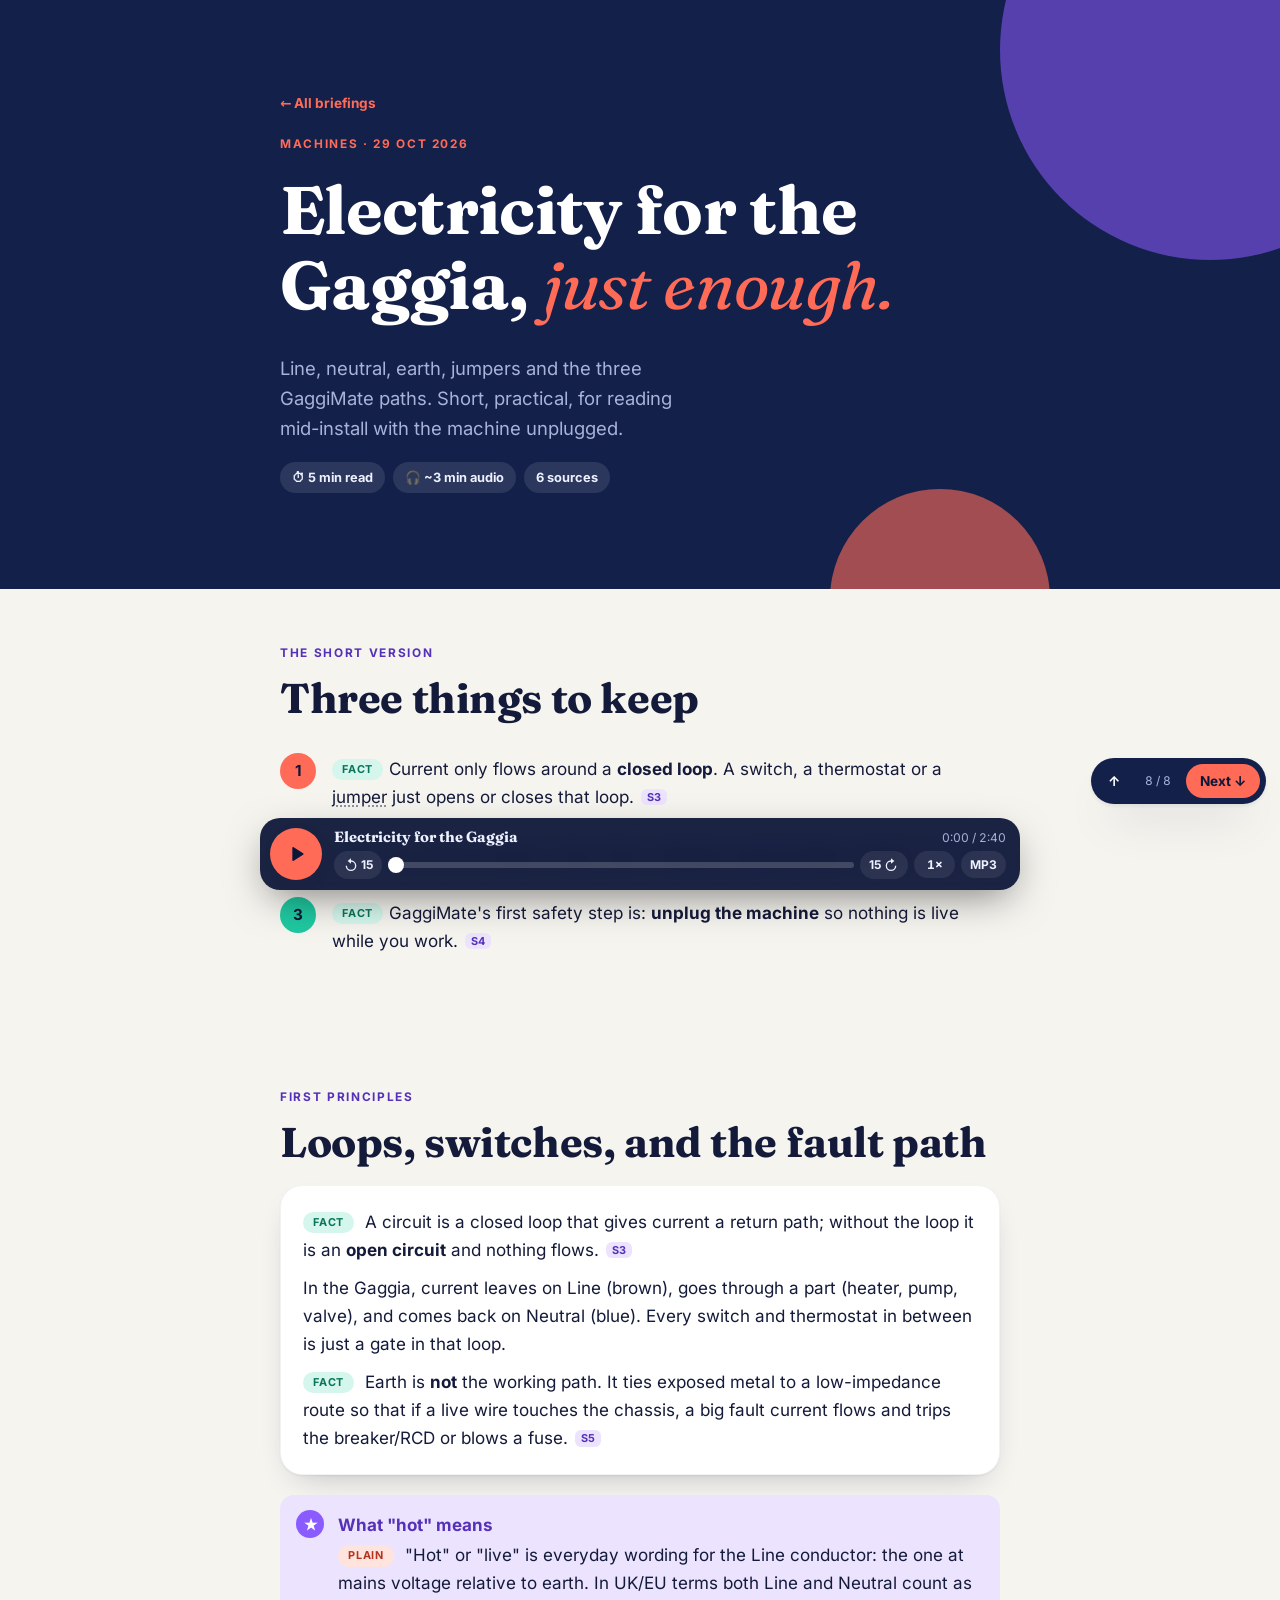
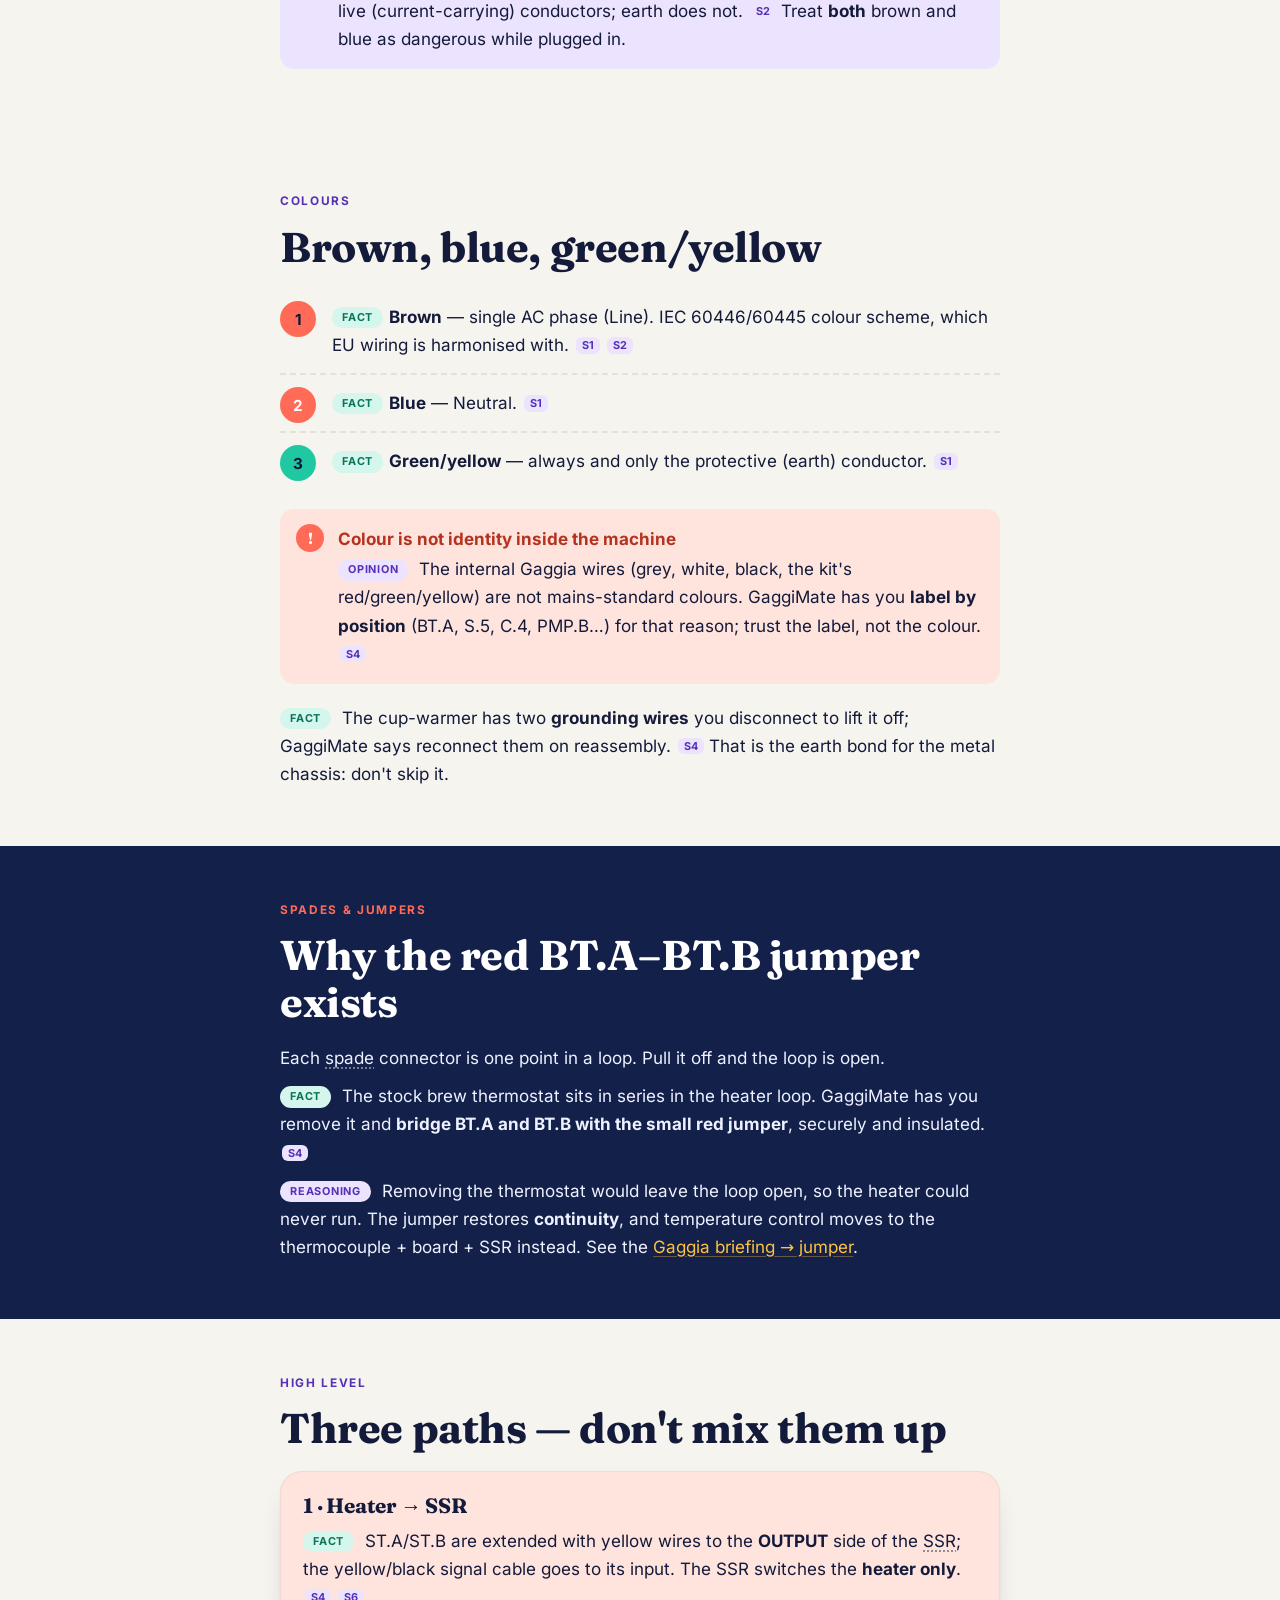
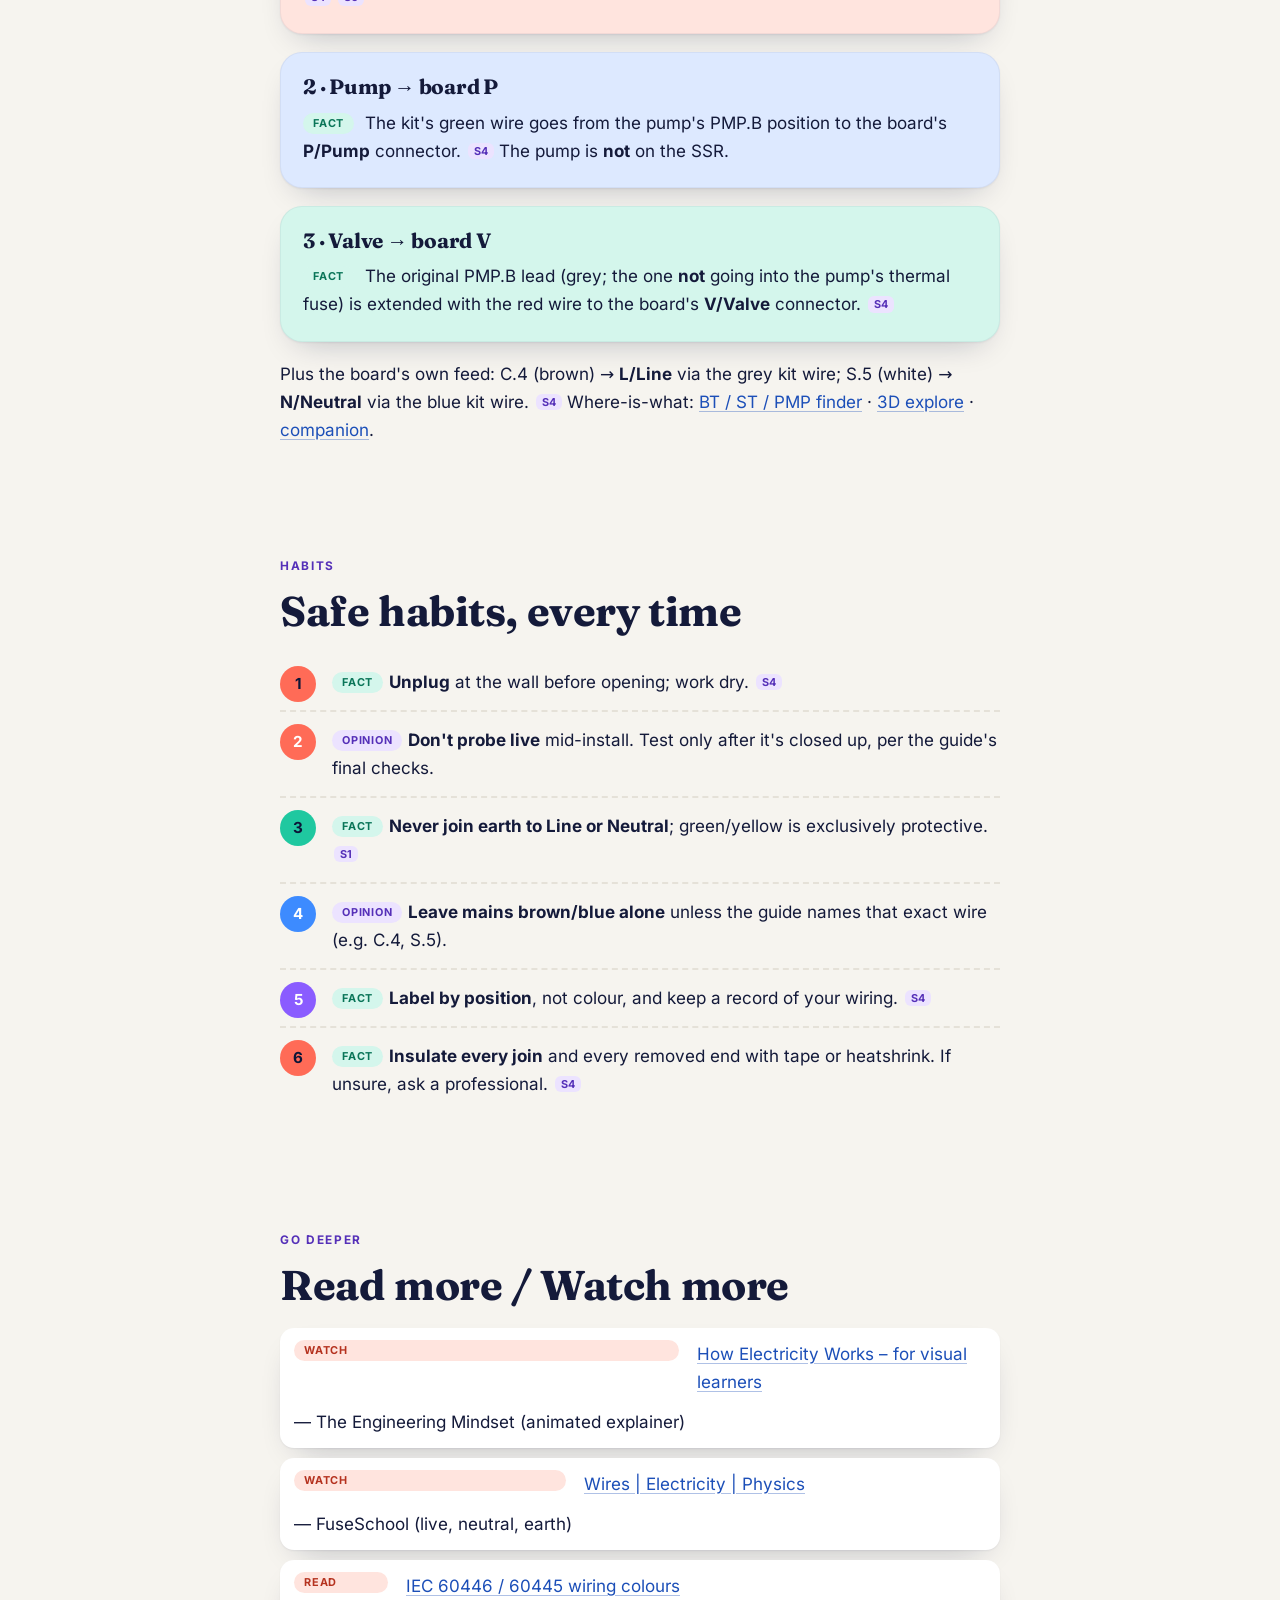
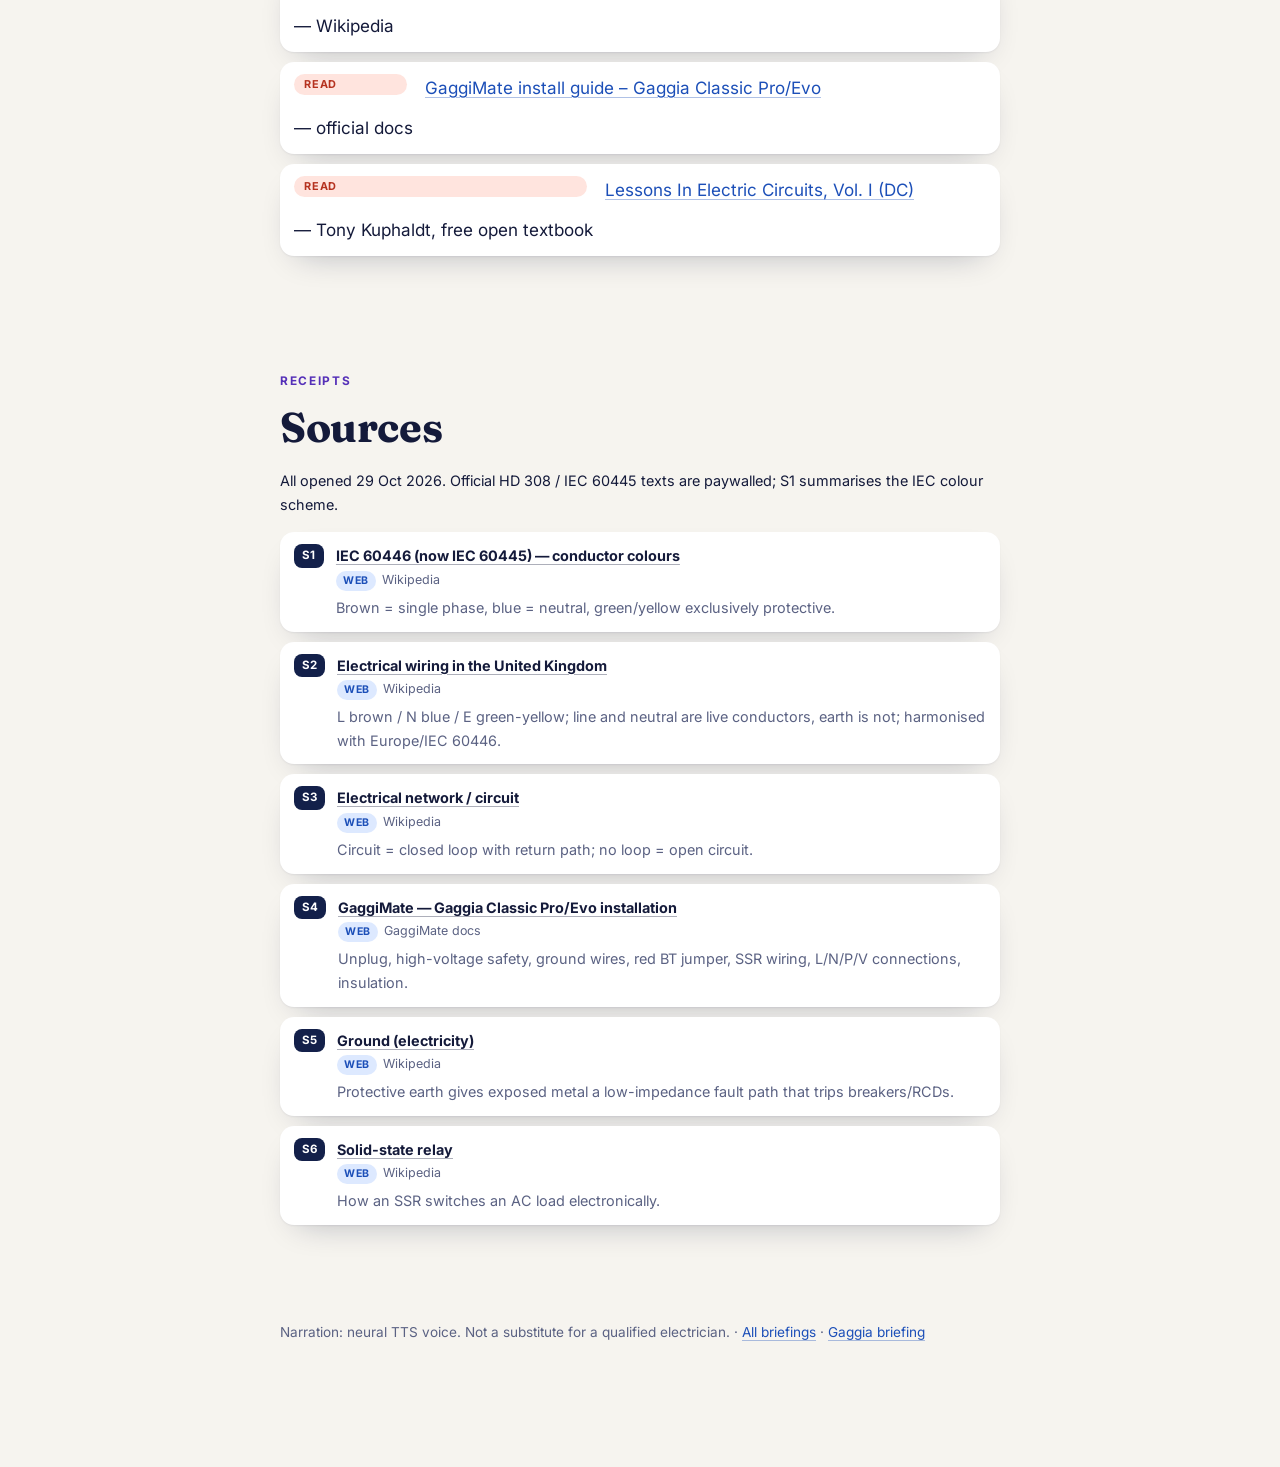
==== commit c6de4f9e: "electricity-gaggia: glossary Shorts + Read/Watch more section" ====
--- a/electricity-gaggia/index.html
+++ b/electricity-gaggia/index.html
@@ -26,7 +26,7 @@
 </style>
 </head>
 <!-- data-glossary: optional terms file for <dfn class="term"> (see glossary.js). Copy glossary.json too, or drop the attribute. -->
-<body data-step-nav>
+<body data-step-nav data-glossary="glossary.json">
 <header class="hero"><div class="wrap">
 <a class="back" href="../">← All briefings</a><br>
 <span class="kicker">Machines · 29 Oct 2026</span>
@@ -89,6 +89,15 @@
 <li><span class="pill fact">Fact</span><b>Insulate every join</b> and every removed end with tape or heatshrink. If unsure, ask a professional. <a class="cite" href="#S4">S4</a></li>
 </ol></div></section>
 
+<section data-step="more" id="more"><div class="wrap">
+<span class="kicker">Go deeper</span><h2>Read more / Watch more</h2>
+<ul class="source-list">
+<li><span class="pill what">Watch</span> <a href="https://www.youtube.com/watch?v=3KePcASD0NQ">How Electricity Works – for visual learners</a> — The Engineering Mindset (animated explainer)</li>
+<li><span class="pill what">Watch</span> <a href="https://www.youtube.com/watch?v=0OKTejgaWTY">Wires | Electricity | Physics</a> — FuseSchool (live, neutral, earth)</li>
+<li><span class="pill what">Read</span> <a href="https://en.wikipedia.org/wiki/IEC_60446">IEC 60446 / 60445 wiring colours</a> — Wikipedia</li>
+<li><span class="pill what">Read</span> <a href="https://docs.gaggimate.eu/docs/installation-gcp/">GaggiMate install guide – Gaggia Classic Pro/Evo</a> — official docs</li>
+<li><span class="pill what">Read</span> <a href="https://www.ibiblio.org/kuphaldt/electricCircuits/DC/index.html">Lessons In Electric Circuits, Vol. I (DC)</a> — Tony Kuphaldt, free open textbook</li>
+</ul></div></section>
 <section data-step="sources" id="sources" class="sources"><div class="wrap">
 <span class="kicker">Receipts</span><h2>Sources</h2>
 <p>All opened 29 Oct 2026. Official HD 308 / IEC 60445 texts are paywalled; S1 summarises the IEC colour scheme.</p>
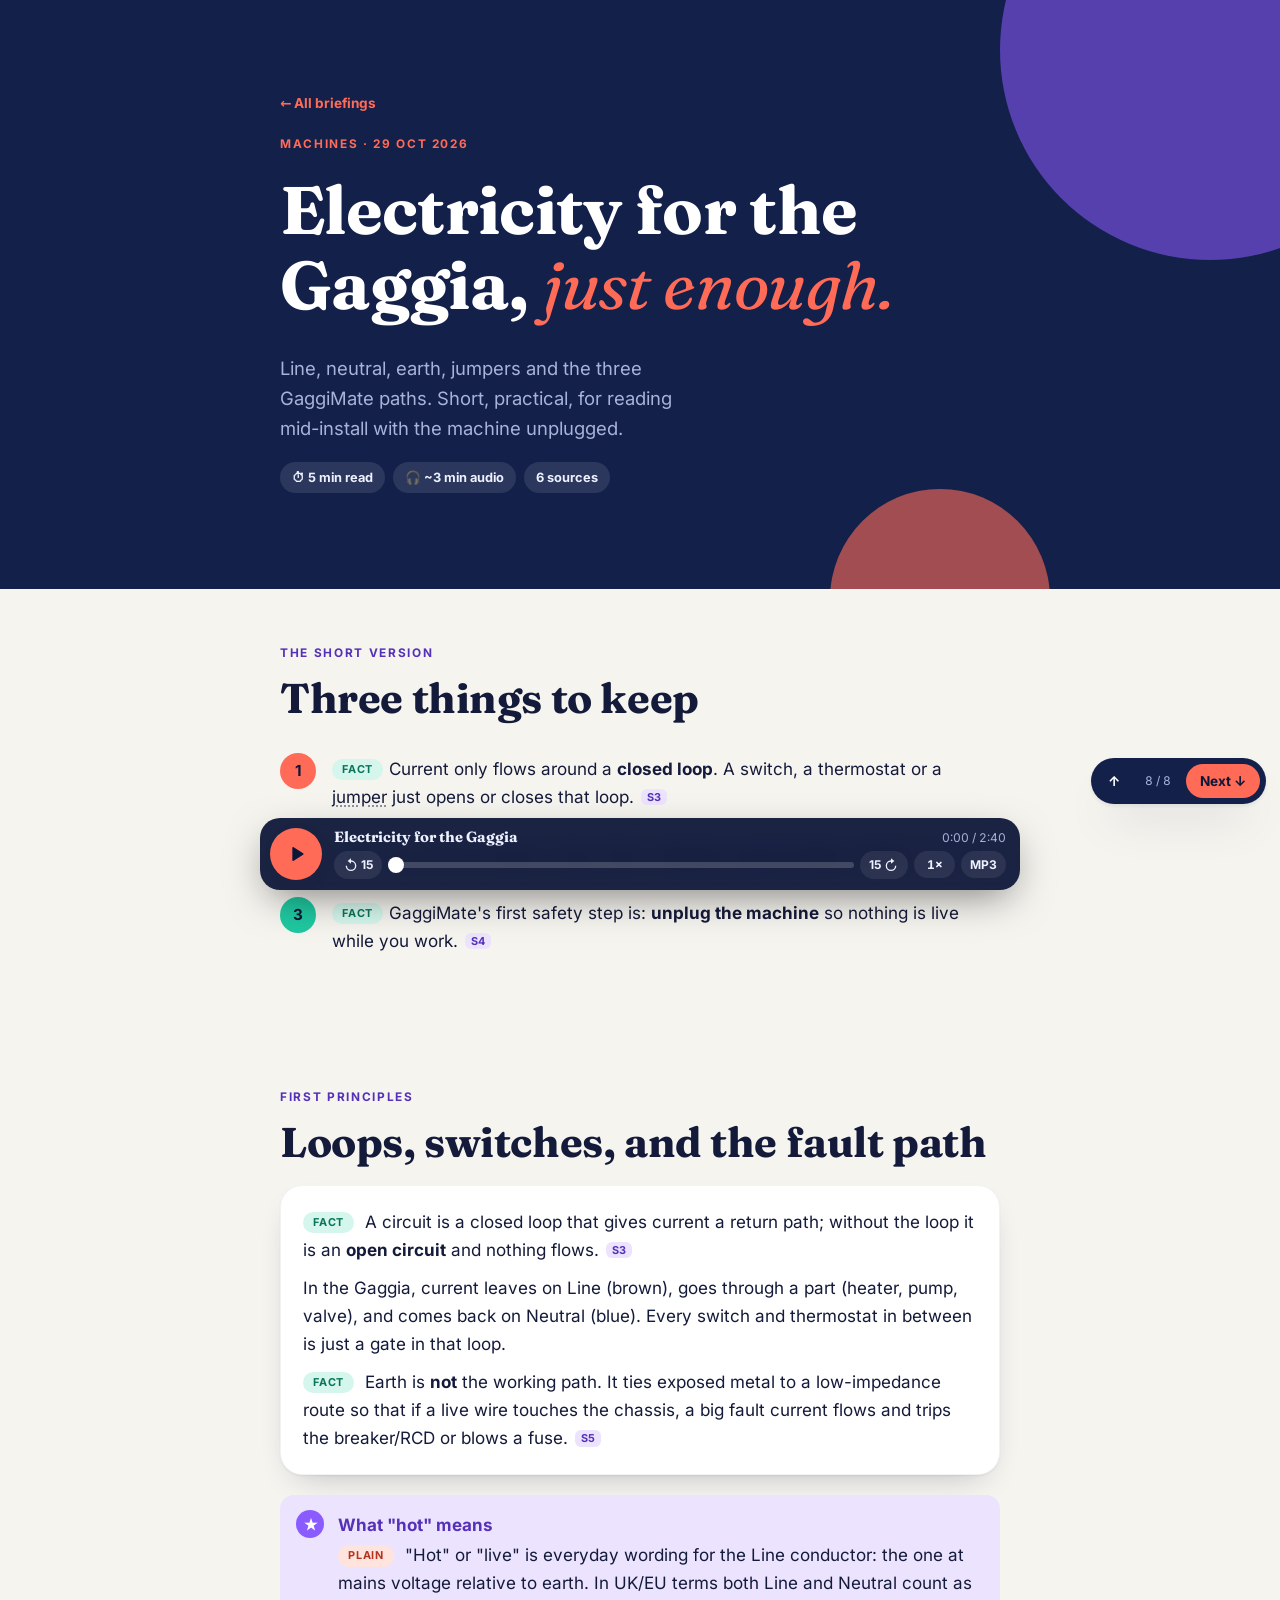
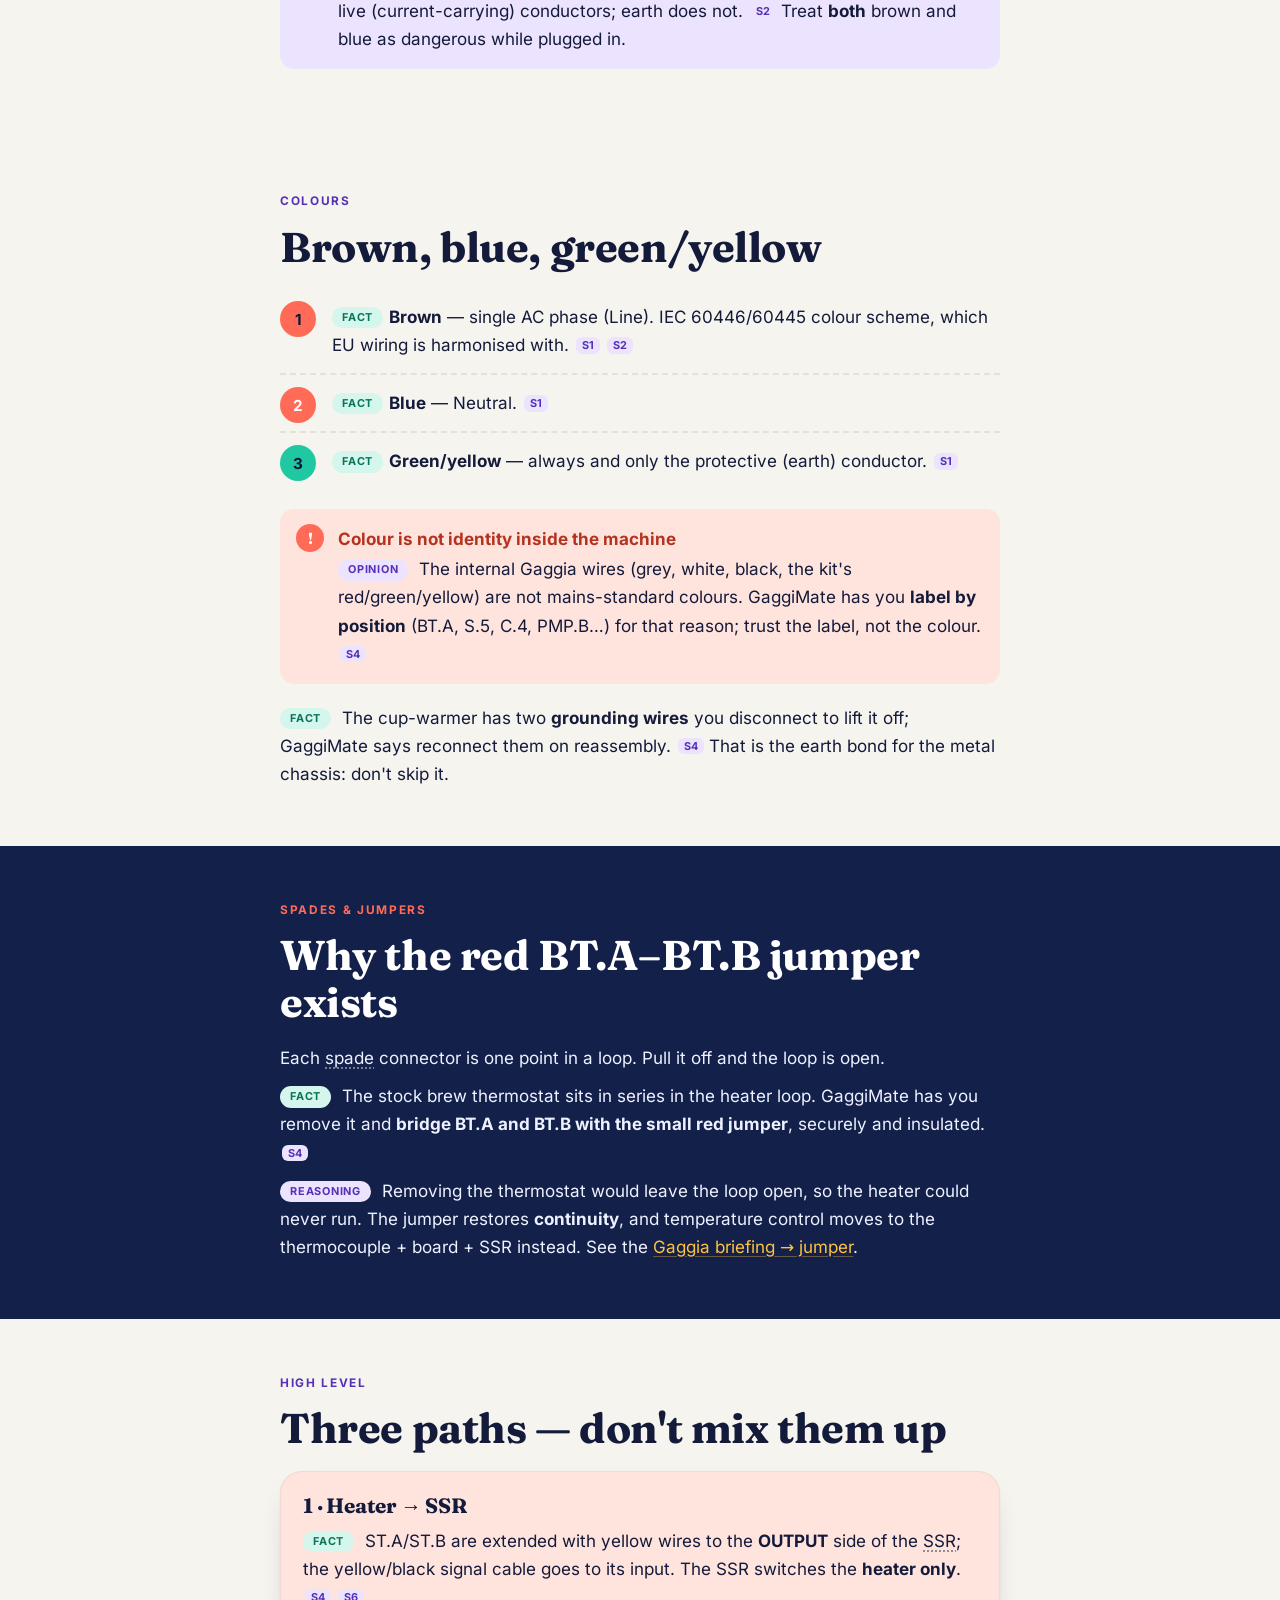
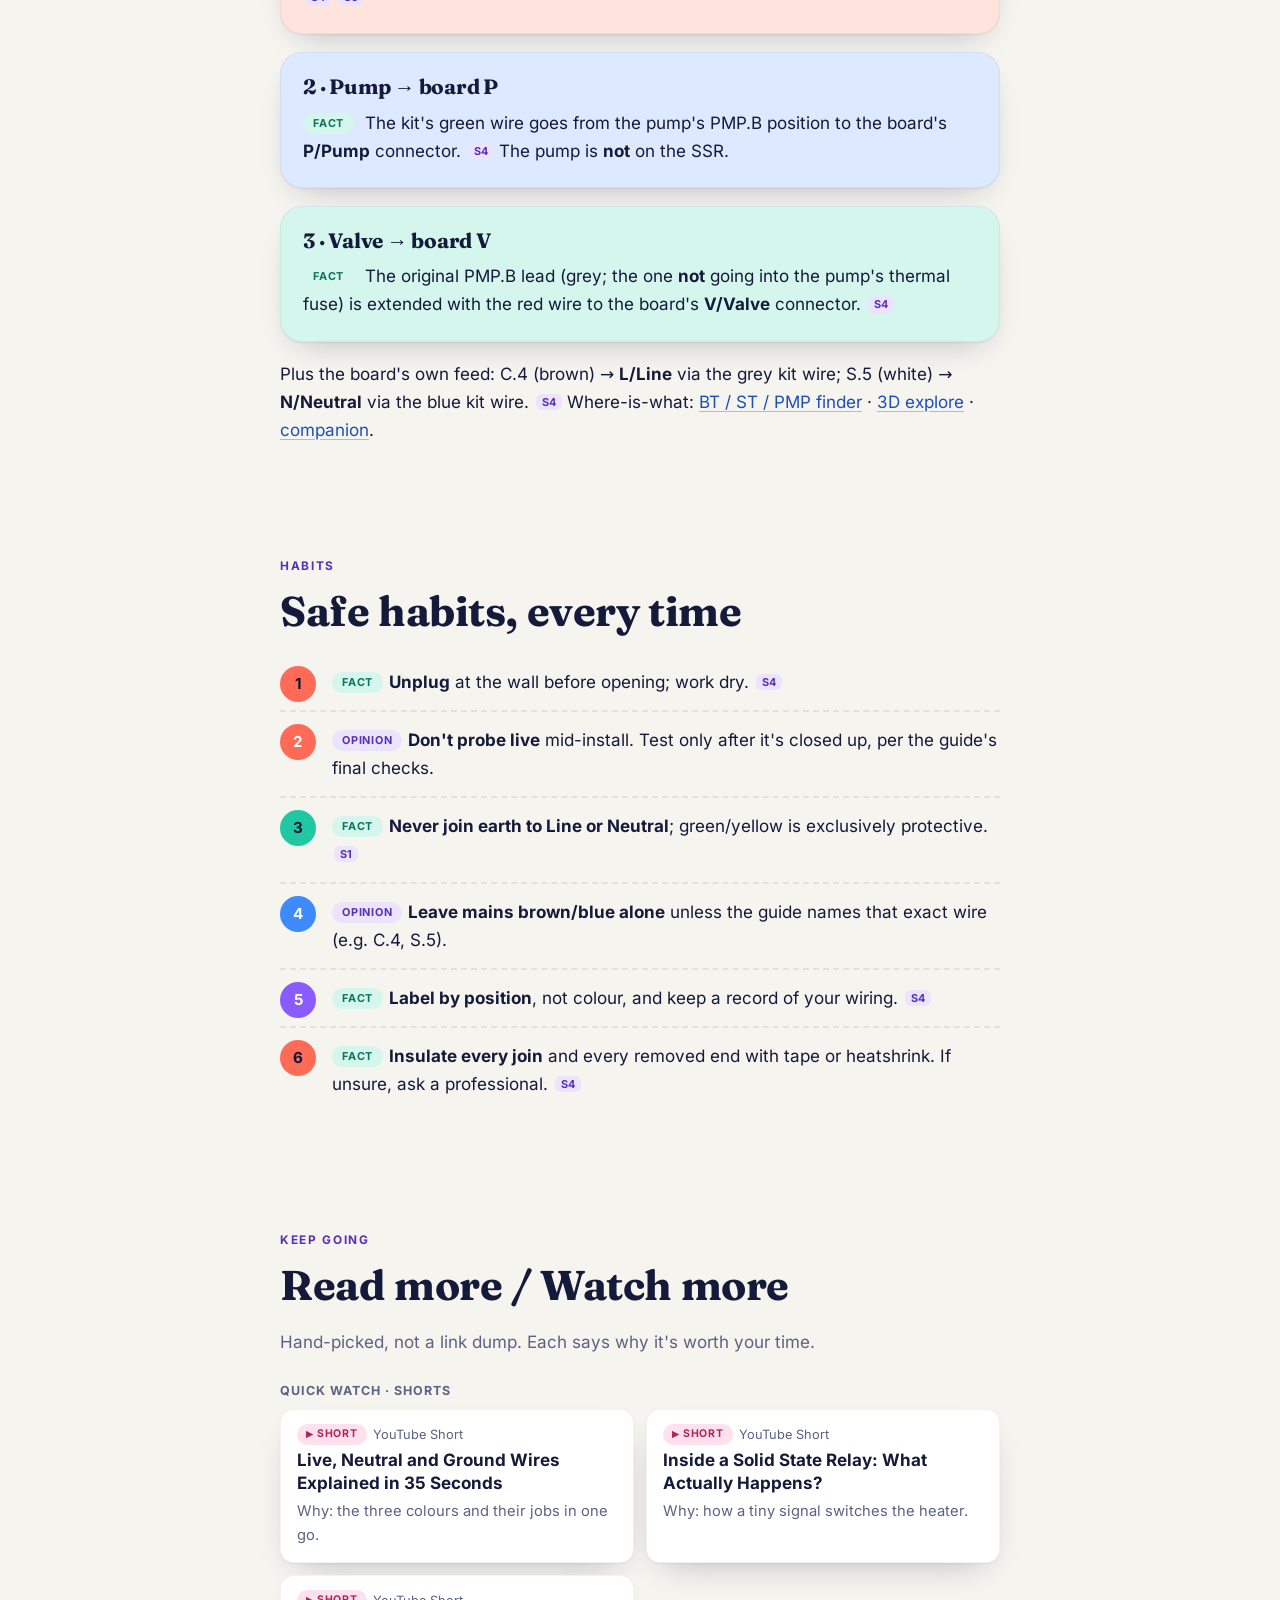
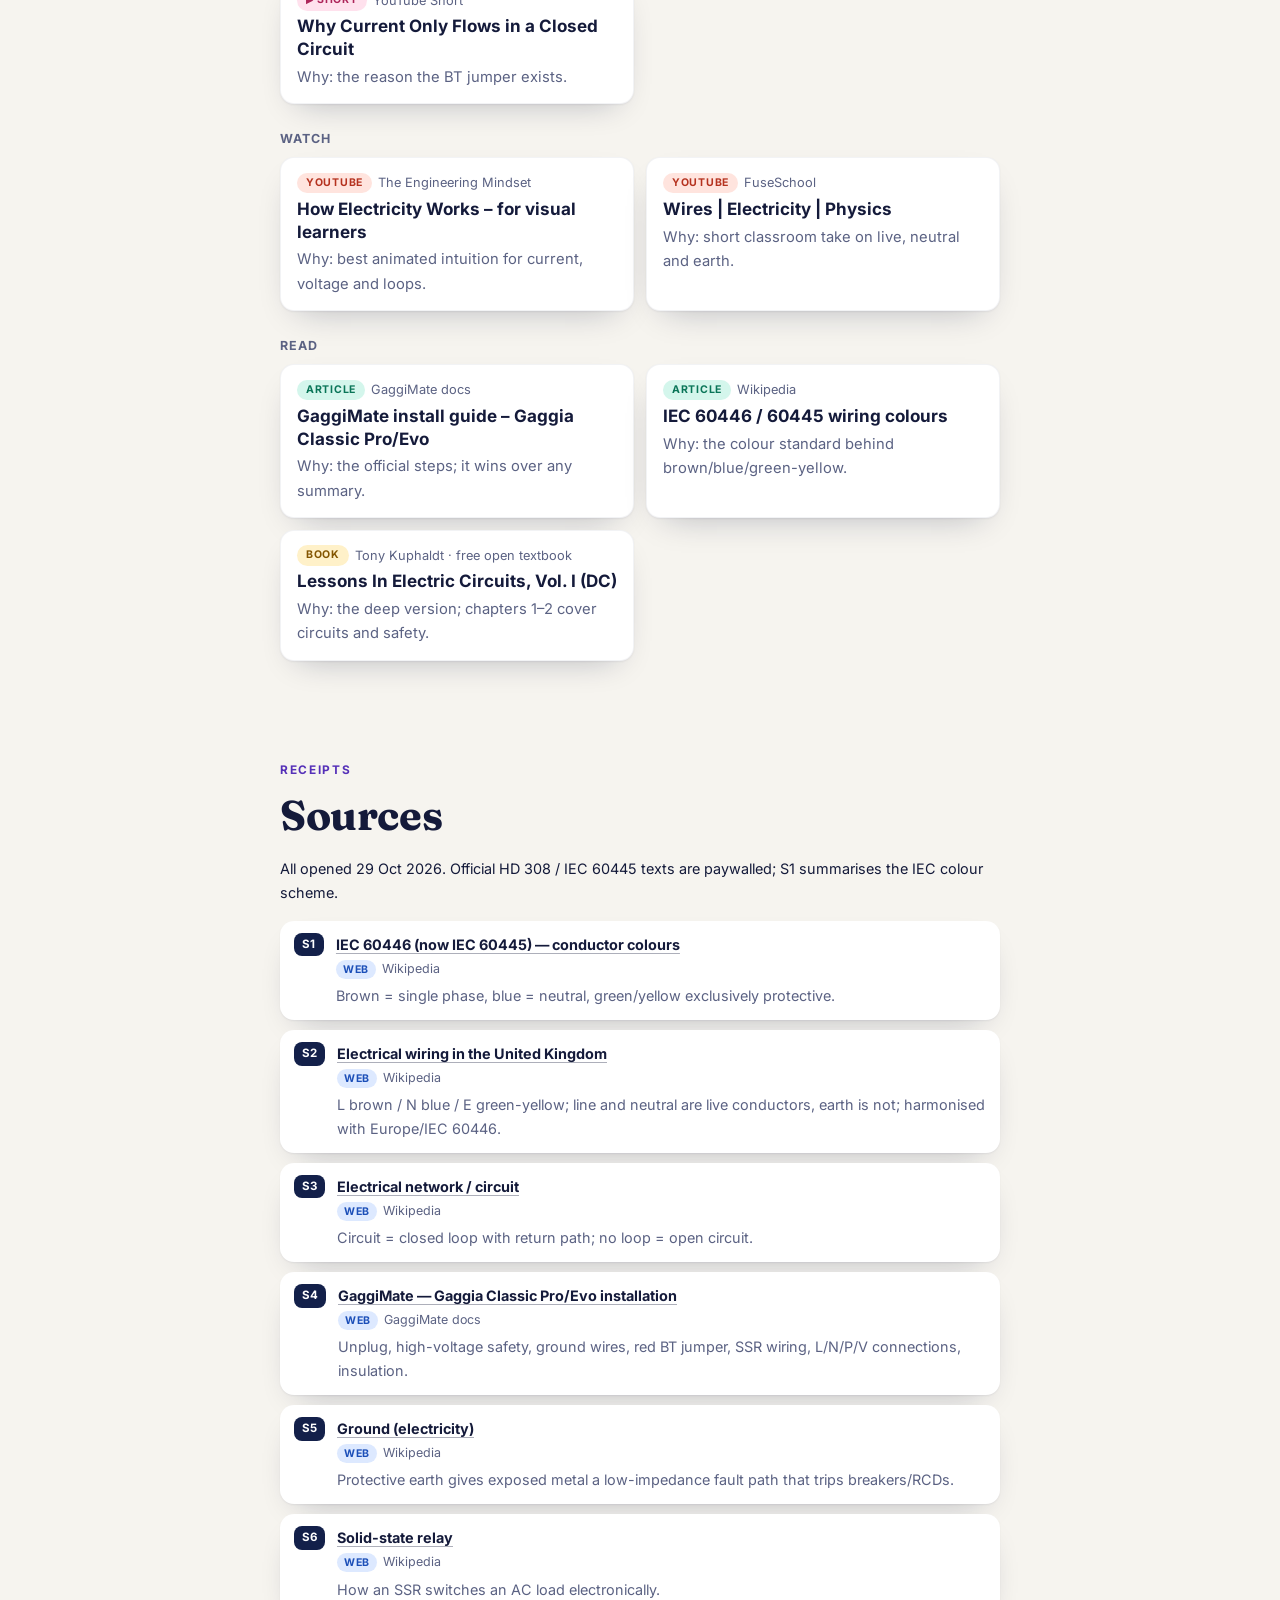
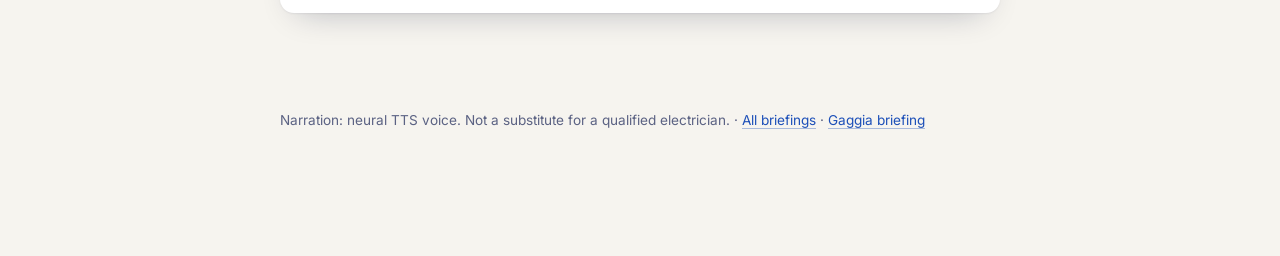
==== commit b5b251e7: "electricity-gaggia: use kit Read/Watch section" ====
--- a/electricity-gaggia/index.html
+++ b/electricity-gaggia/index.html
@@ -89,15 +89,43 @@
 <li><span class="pill fact">Fact</span><b>Insulate every join</b> and every removed end with tape or heatshrink. If unsure, ask a professional. <a class="cite" href="#S4">S4</a></li>
 </ol></div></section>
 
-<section data-step="more" id="more"><div class="wrap">
-<span class="kicker">Go deeper</span><h2>Read more / Watch more</h2>
-<ul class="source-list">
-<li><span class="pill what">Watch</span> <a href="https://www.youtube.com/watch?v=3KePcASD0NQ">How Electricity Works – for visual learners</a> — The Engineering Mindset (animated explainer)</li>
-<li><span class="pill what">Watch</span> <a href="https://www.youtube.com/watch?v=0OKTejgaWTY">Wires | Electricity | Physics</a> — FuseSchool (live, neutral, earth)</li>
-<li><span class="pill what">Read</span> <a href="https://en.wikipedia.org/wiki/IEC_60446">IEC 60446 / 60445 wiring colours</a> — Wikipedia</li>
-<li><span class="pill what">Read</span> <a href="https://docs.gaggimate.eu/docs/installation-gcp/">GaggiMate install guide – Gaggia Classic Pro/Evo</a> — official docs</li>
-<li><span class="pill what">Read</span> <a href="https://www.ibiblio.org/kuphaldt/electricCircuits/DC/index.html">Lessons In Electric Circuits, Vol. I (DC)</a> — Tony Kuphaldt, free open textbook</li>
-</ul></div></section>
+<section data-step="read-watch" id="read-watch">
+  <div class="wrap">
+    <span class="kicker">Keep going</span>
+    <h2>Read more / Watch more</h2>
+    <p class="muted">Hand-picked, not a link dump. Each says why it's worth your time.</p>
+    <div class="rw-group"><h3>Quick watch · Shorts</h3><ul class="rw-list">
+      <li class="rw-item"><div class="rw-meta"><span class="rw-type short">Short</span>YouTube Short</div>
+        <a class="rw-title" href="https://www.youtube.com/shorts/hCKvSWVH7qs" target="_blank" rel="noopener">Live, Neutral and Ground Wires Explained in 35 Seconds</a>
+        <p class="rw-note">Why: the three colours and their jobs in one go.</p></li>
+      <li class="rw-item"><div class="rw-meta"><span class="rw-type short">Short</span>YouTube Short</div>
+        <a class="rw-title" href="https://www.youtube.com/shorts/1PFhg5pJ-oU" target="_blank" rel="noopener">Inside a Solid State Relay: What Actually Happens?</a>
+        <p class="rw-note">Why: how a tiny signal switches the heater.</p></li>
+      <li class="rw-item"><div class="rw-meta"><span class="rw-type short">Short</span>YouTube Short</div>
+        <a class="rw-title" href="https://www.youtube.com/shorts/GaqvOrsJCUs" target="_blank" rel="noopener">Why Current Only Flows in a Closed Circuit</a>
+        <p class="rw-note">Why: the reason the BT jumper exists.</p></li>
+    </ul></div>
+    <div class="rw-group"><h3>Watch</h3><ul class="rw-list">
+      <li class="rw-item"><div class="rw-meta"><span class="rw-type youtube">YouTube</span>The Engineering Mindset</div>
+        <a class="rw-title" href="https://www.youtube.com/watch?v=3KePcASD0NQ" target="_blank" rel="noopener">How Electricity Works – for visual learners</a>
+        <p class="rw-note">Why: best animated intuition for current, voltage and loops.</p></li>
+      <li class="rw-item"><div class="rw-meta"><span class="rw-type youtube">YouTube</span>FuseSchool</div>
+        <a class="rw-title" href="https://www.youtube.com/watch?v=0OKTejgaWTY" target="_blank" rel="noopener">Wires | Electricity | Physics</a>
+        <p class="rw-note">Why: short classroom take on live, neutral and earth.</p></li>
+    </ul></div>
+    <div class="rw-group"><h3>Read</h3><ul class="rw-list">
+      <li class="rw-item"><div class="rw-meta"><span class="rw-type article">Article</span>GaggiMate docs</div>
+        <a class="rw-title" href="https://docs.gaggimate.eu/docs/installation-gcp/" target="_blank" rel="noopener">GaggiMate install guide – Gaggia Classic Pro/Evo</a>
+        <p class="rw-note">Why: the official steps; it wins over any summary.</p></li>
+      <li class="rw-item"><div class="rw-meta"><span class="rw-type article">Article</span>Wikipedia</div>
+        <a class="rw-title" href="https://en.wikipedia.org/wiki/IEC_60446" target="_blank" rel="noopener">IEC 60446 / 60445 wiring colours</a>
+        <p class="rw-note">Why: the colour standard behind brown/blue/green-yellow.</p></li>
+      <li class="rw-item"><div class="rw-meta"><span class="rw-type book">Book</span>Tony Kuphaldt · free open textbook</div>
+        <a class="rw-title" href="https://www.ibiblio.org/kuphaldt/electricCircuits/DC/index.html" target="_blank" rel="noopener">Lessons In Electric Circuits, Vol. I (DC)</a>
+        <p class="rw-note">Why: the deep version; chapters 1–2 cover circuits and safety.</p></li>
+    </ul></div>
+  </div>
+</section>
 <section data-step="sources" id="sources" class="sources"><div class="wrap">
 <span class="kicker">Receipts</span><h2>Sources</h2>
 <p>All opened 29 Oct 2026. Official HD 308 / IEC 60445 texts are paywalled; S1 summarises the IEC colour scheme.</p>
--- a/_kit/kit.css
+++ b/_kit/kit.css
@@ -398,6 +398,27 @@
 .spin{animation:kit-spin 8s linear infinite;transform-origin:center;transform-box:fill-box}
 .bob{animation:kit-bob 3s ease-in-out infinite}
 
+/* ---------- Read more / Watch more (.rw) ---------- */
+.rw-group{margin:26px 0 0}
+.rw-group>h3{font:700 .78rem/1.4 var(--sans);letter-spacing:.08em;text-transform:uppercase;color:var(--muted);margin:0 0 10px}
+.rw-list{list-style:none;margin:0;padding:0;display:grid;gap:12px}
+@media(min-width:760px){.rw-list{grid-template-columns:1fr 1fr}}
+.rw-item{background:var(--paper);border:1px solid rgba(12,22,56,.05);border-radius:var(--r-sm);box-shadow:var(--shadow);padding:14px 16px}
+.rw-item>:last-child{margin-bottom:0}
+.rw-meta{display:flex;flex-wrap:wrap;align-items:center;gap:6px;font-size:.8rem;color:var(--muted);margin-bottom:4px}
+.rw-type{--c:var(--sky);--ct:var(--sky-t);--cd:var(--sky-d);display:inline-block;font:700 .66rem/1.4 var(--sans);letter-spacing:.07em;text-transform:uppercase;padding:3px 9px;border-radius:var(--r-pill);background:var(--ct);color:var(--cd)}
+.rw-type.doc{--ct:var(--violet-t);--cd:var(--violet-d)}
+.rw-type.youtube{--ct:var(--coral-t);--cd:var(--coral-d)}
+.rw-type.short{--ct:var(--pink-t);--cd:var(--pink-d)}.rw-type.short::before{content:"▶ ";font-size:.6rem}
+.rw-type.book{--ct:var(--sun-t);--cd:var(--sun-d)}
+.rw-type.article{--ct:var(--mint-t);--cd:var(--mint-d)}
+.rw-title{display:block;font-weight:700;color:var(--ink);text-decoration:none;line-height:1.35}
+.rw-title:hover{text-decoration:underline}
+.rw-note{margin:4px 0 0;font-size:.92rem;color:var(--muted)}
+.band .rw-item,.card.dark .rw-item{background:var(--navy-700);color:var(--on-dark);border-color:rgba(255,255,255,.06)}
+.band .rw-title{color:#fff}
+@media print{.rw-item{box-shadow:none;border:1px solid #ccc}}
+
 @media (prefers-reduced-motion:reduce){
   html{scroll-behavior:auto}
   *,*::before,*::after{animation-duration:.001ms!important;animation-iteration-count:1!important;transition-duration:.001ms!important;transition-delay:0s!important}
